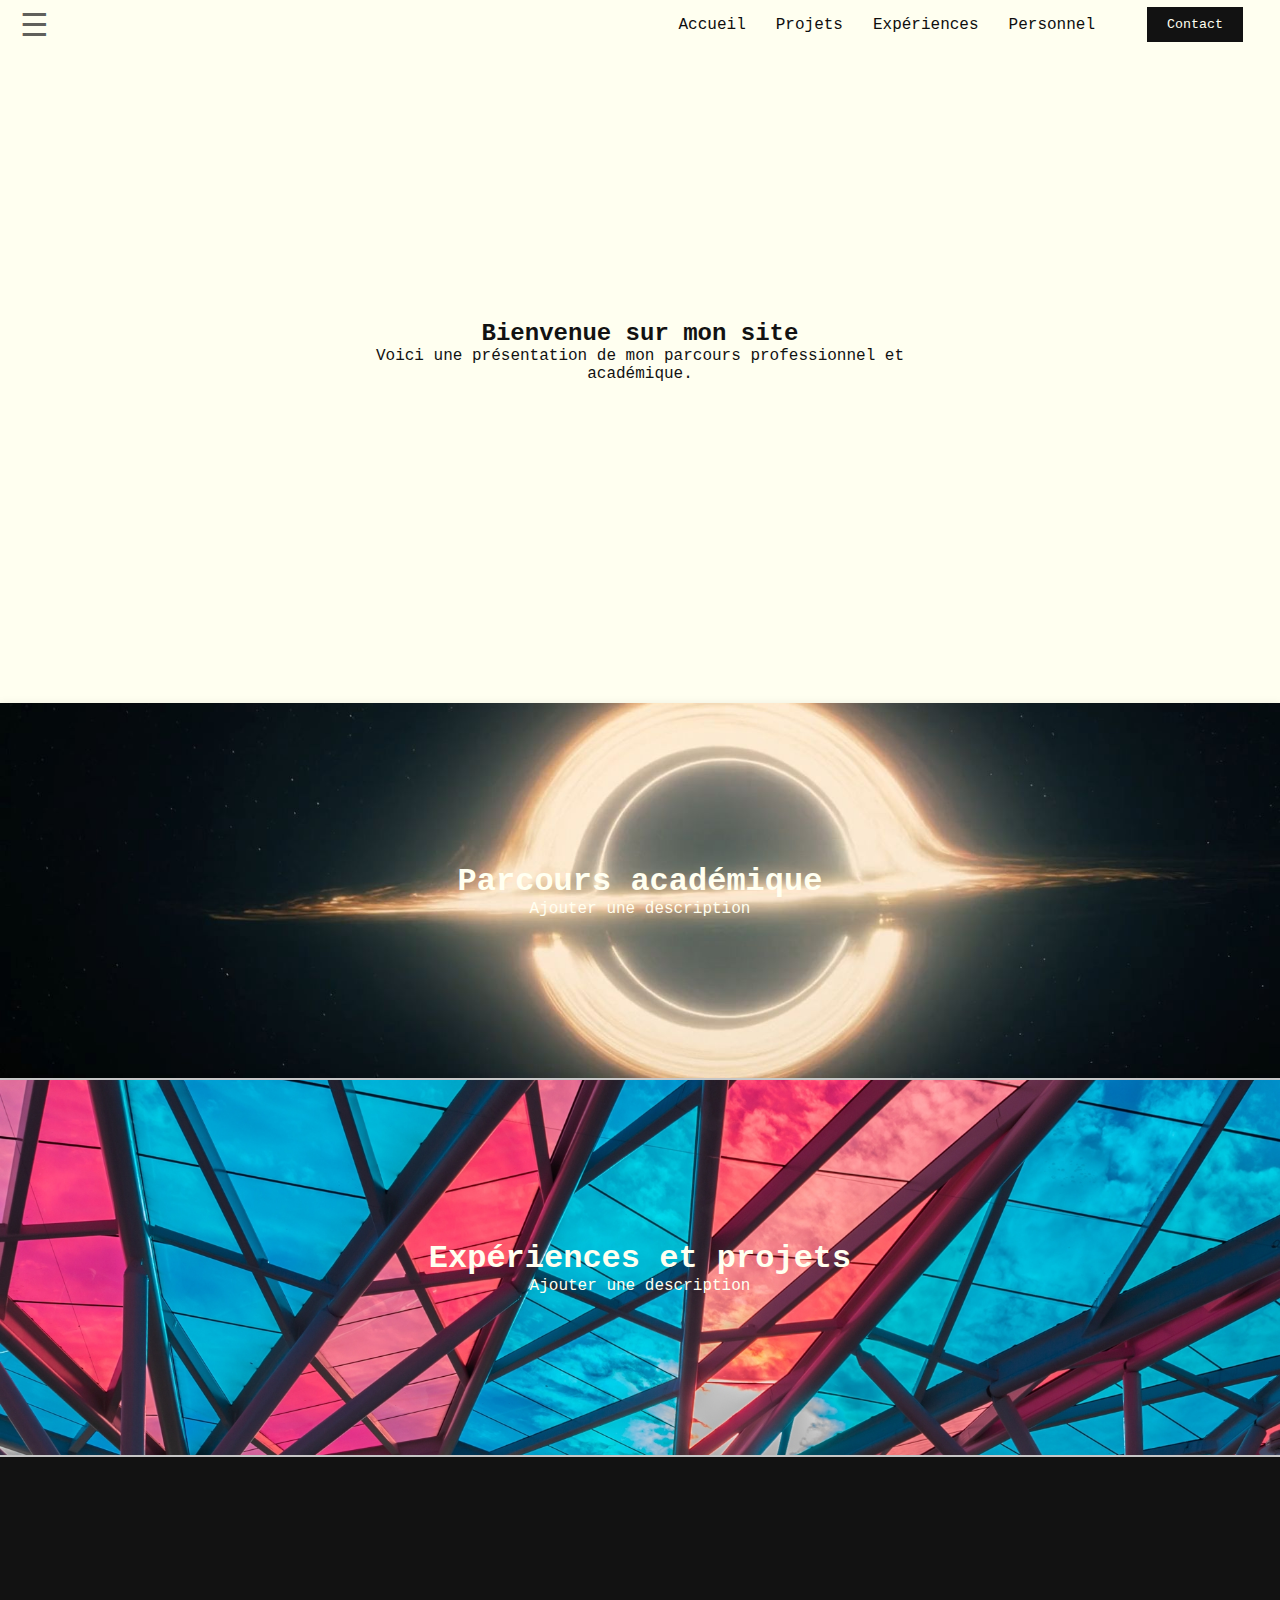
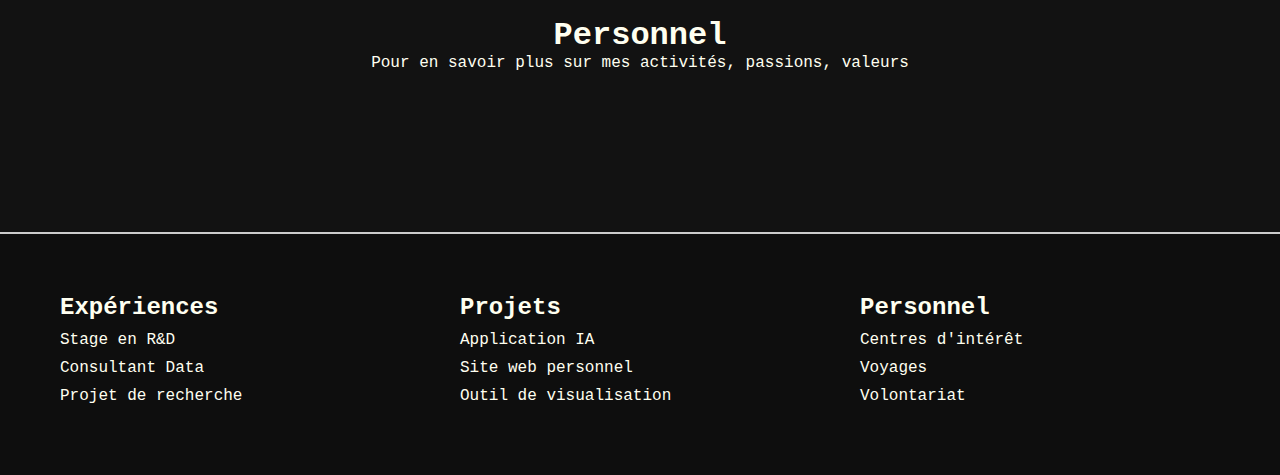
==== index.html @ 8181ef29 "Added multiple carrousel independants" ====
<!DOCTYPE html>
<html lang="fr">
<head>
    <meta charset="UTF-8">
    <meta name="viewport" content="width=device-width, initial-scale=1.0">
    <title>Mon Site Personnel</title>
    <link rel="stylesheet" href="style.css">
</head>
<body>

    <!-- Barre du haut -->
    <div class="top-bar">
        <button class="toggle-sidebar" id="toggleSidebar">
            &#9776; <!-- Icône hamburger -->
        </button>
        <nav class="top-nav">
            <ul>
                <li><a href="index.html">Accueil</a></li>
                <li><a href="#projects">Projets</a></li>
                <li><a href="experiences.html">Expériences</a></li>
                <li><a href="#personal">Personnel</a></li>
            </ul>
        </nav>
        <button class="contact-button">Contact</button>
    </div>

    <!-- Sidebar -->
    <div class="sidebar" id="sidebar">
        <img src="images/profile.jpg" alt="Profile Picture" class="profile-picture">
        <div class="sidebar-nav">
            <ul>
                <li><a href="index.html">Accueil</a></li>
                <li><a href="#projects">Projets</a></li>
                <li><a href="experiences.html">Expériences</a></li>
                <li><a href="#personal">Personnel</a></li>
            </ul>
        </div>
    </div>

    <div class="main-content">
        <section class="home">
            <h2>Bienvenue sur mon site</h2>
            <p>Voici une présentation de mon parcours professionnel et académique.</p>
        </section>
        <!-- Section 1 -->
        <div class="section" id="projects">
            <h1>Parcours académique</h1>
            <p>Ajouter une description</p>
        </div>

        <div class="section-content" id="projects-content">
            <div class="carousel left">
                <div class="carousel-images">
                    <img src="images/experiences/experiences_diffusion.png" alt="Image 1">
                    <img src="images/experiences/experiences_goggo.jpeg" alt="Image 2">
                    <img src="images/experiences/experiences_mentech.png" alt="Image 3">
                </div>
                <button class="carousel-arrow left">&#10094;</button>
                <button class="carousel-arrow right">&#10095;</button>
                <div class="carousel-indicators">
                    <span class="dot active"></span>
                    <span class="dot"></span>
                    <span class="dot"></span>
                </div>
            </div>
            <div class="section-text">
                <p>BBBBBBBBBBBBB</p>
            </div>
        </div>
        <div class="section" id="experiences">
            <h1>Expériences et projets</h1>
            <p>Ajouter une description</p>
        </div>
        <div class="section-content" id="experiences-content">
            <div class="carousel right">
                <div class="carousel-images">
                    <img src="images/experiences/experiences_diffusion.png" alt="Image 1">
                    <img src="images/experiences/experiences_goggo.jpeg" alt="Image 2">
                    <img src="images/experiences/experiences_mentech.png" alt="Image 3">
                </div>
                <button class="carousel-arrow left">&#10094;</button>
                <button class="carousel-arrow right">&#10095;</button>
                <div class="carousel-indicators">
                    <span class="dot active"></span>
                    <span class="dot"></span>
                    <span class="dot"></span>
                </div>
            </div>
            <div class="section-text">
                <h2>J'ai eu des expériences multiples notamment:</h2>
                <p>BBBBBBBBBBBBB</p>
                <p>BBBBBBBBBBBBB</p>
                <p>BBBBBBBBBBBBB</p>
                <p>BBBBBBBBBBBBB</p>
                <p>BBBBBBBBBBBBB</p>
            </div>
        </div>
        <div class="section" id="personal">
            <h1>Personnel</h1>
            <p>Pour en savoir plus sur mes activités, passions, valeurs</p>
        </div>
        <div class="section-content" id="personal-content">
            <img src="images/no_image.jpg" alt="Image pour la section 1" class="section-image left">
            <div class="section-text">
                <p>BBBBBBBBBBBBB</p>
            </div>
        </div>
    
        <!-- Ajoute d'autres sections ici -->
    </div>

    <script src="script.js"></script>

</body>

<!-- Footer -->
<footer class="site-footer">
    <div class="footer-container">
        <div class="footer-column">
            <h3>Expériences</h3>
            <ul>
                <li><a href="experiences.html#exp1-block">Stage en R&D</a></li>
                <li><a href="experiences.html#exp2-block">Consultant Data</a></li>
                <li><a href="experiences.html#exp3-block">Projet de recherche</a></li>
            </ul>
        </div>
        <div class="footer-column">
            <h3>Projets</h3>
            <ul>
                <li><a href="#project1">Application IA</a></li>
                <li><a href="#project2">Site web personnel</a></li>
                <li><a href="#project3">Outil de visualisation</a></li>
            </ul>
        </div>
        <div class="footer-column">
            <h3>Personnel</h3>
            <ul>
                <li><a href="#personal1">Centres d'intérêt</a></li>
                <li><a href="#personal2">Voyages</a></li>
                <li><a href="#personal3">Volontariat</a></li>
            </ul>
        </div>
    </div>
</footer>

</html>
---- style.css ----
/* Reset CSS */
* {
    margin: 0;
    padding: 0;
    box-sizing: border-box;
}

/* Body Style */
body {
    font-family: 'Courier New', Courier, monospace;
    background-color: #121212;
    color: #FFFFF0;
    display: flex;
    height: 100vh;
    flex-direction: column;
}

/* Barre du haut */
.top-bar {
    background-color: #FFFFF0;
    color: #0e0e0e;
    padding: 5px 20px;
    display: flex;
    justify-content: space-between;
    align-items: center;
    position: fixed;
    top: 0;
    left: 0;
    right: 0;
    z-index: 10;
}

/* Menu button */
.menu-button {
    font-size: 1.5rem;
    color: #FFFFF0;
    background: none;
    border: none;
    cursor: pointer;
}

/* Logo */
.logo {
    font-size: 1.5rem;
    font-weight: bold;
    margin-right: auto;
}

/* Navigation */
.top-nav {
    margin-right: 50px;
    margin-left: auto;
}

.top-nav ul {
    list-style: none;
    display: flex;
    gap: 30px;
}

.top-nav a {
    color: #0e0e0e;
    text-decoration: none;
    font-size: 1rem;
    transition: color 0.3s;
}

.top-nav.scrolled a{
    color: #FFFFF0;
}

.top-nav a:hover {
    color: #c0c0c0;
}

/* Contact button */
.contact-button {
    background-color: #121212;
    color: #FFFFF0;
    margin-right: 15px;
    font-family: 'Courier New', Courier, monospace;
    border: 2px solid #FFFFF0;
    border-radius: 1px;
    padding: 10px 20px;
    cursor: pointer;
    transition: background-color 0.3s, color 0.3s;
}

.contact-button:hover {
    background-color: #FFFFF0;
    color: #121212;
}

/* Bouton de toggle de la sidebar */
.toggle-sidebar {
    background: none;
    border: none;
    color: #0e0e0ead;
    font-size: 2rem;
    cursor: pointer;
}

/* Sidebar */
.sidebar {
    width: 250px;
    background-color: rgba(14, 14, 14, 0.8);
    color: #FFFFF0;
    padding: 40px 20px; /* Augmente le padding pour décaler les éléments */
    text-align: center;
    height: 100vh;
    position: fixed;
    left: -250px;
    top: 52px;
    z-index: 10;
    display: flex;
    flex-direction: column;
    align-items: center;
    transition: transform 0.3s ease-in-out;
}

/* Masquer la sidebar */
.sidebar-hidden {
    transform: translateX(250px); /* Décale la sidebar à gauche */
}

/* Main Content */
.main-content {
    padding: 0px;
    flex: 1;
}

.main-content-hidden {
    transform: translateX(250px); /* Décale la sidebar à gauche */
}   

/* Sections */
section {
    padding: 20rem;
    text-align: center;
}

/* Responsive Design */
@media (max-width: 768px) {
    .sidebar {
        width: 200px;
    }

    .main-content {
        margin-left: 200px;
    }
}

/* Logo et texte dans la barre du haut */
.top-bar .logo {
    font-size: 1.5rem;
    font-weight: bold;
}

.top-bar .header-text {
    font-size: 1rem;
}

/* Transparence lorsque scroll */
.top-bar.scrolled {
    background-color: rgba(14, 14, 14, 0.8); /* Transparence de 20% */
    color: #FFFFF0;
}

.top-nav.scrolled {
    color: #FFFFF0;
}

/* Bouton de toggle de la sidebar */
.toggle-sidebar.scrolled {
    color: #FFFFF0;
}

/* Profile Picture */
.profile-picture {
    width: 180px;
    height: 180px;
    border-radius: 50%;
    object-fit: cover;
    object-position: center bottom;
    border: 3px solid #FFFFF0;
    margin-bottom: 20px;
    overflow: hidden;
}

/* Sidebar Navigation */
.sidebar-nav ul {
    list-style: none;
    padding: 0;
}

.sidebar-nav li {
    margin: 15px 0;
}

.sidebar-nav a {
    color: #FFFFF0;
    text-decoration: none;
    font-size: 1.2rem;
    transition: color 0.3s;
}

.sidebar-nav a:hover {
    color: #c0c0c0;
}

/* Taille et animation des blocs */
.block {
    background-color: #FFFFF0;
    color: #121212;
    border-radius: 0px;
    box-shadow: 0 2px 10px rgba(0, 0, 0, 0.1);
}

.block:hover {
    transform: scale(1.1);
}

.home {
    background-color: #FFFFF0;
    color: #121212;
}

/* Sections alternées avec couleurs de fond */
#projects {
    background-color: #121212;
    color: #FFFFF0;
}

#experiences {
    color: #FFFFF0;
    background-color: #121212;
}

#personal {
    background-color: #121212;
    color: #FFFFF0;
}

/* Exemple d'image de fond */
#projects {
    background-image: url('images/background_projects.jpeg');
    background-size: cover;
    background-position: center;
}

/* Exemple d'image de fond */
#experiences {
    background-image: url('images/background_exp.jpg');
    background-size: cover;
    background-position: center;
}

/* Exemple d'image de fond */
#personal {
    background-image: url('images/background_perso.png');
    background-size: cover;
    background-position: center;
}

/* Responsive Design */
@media (max-width: 768px) {
    .sidebar {
        width: 200px;
    }

    .profile-picture {
        width: 100px;
        height: 100px;
    }

    .main-content {
        margin-left: 200px;
    }
}

/* Footer Style */
.site-footer {
    background-color: #0e0e0e;
    color: #FFFFF0;
    padding: 40px 20px;
    text-align: left;
}

.footer-container {
    display: flex;
    justify-content: space-around;
    flex-wrap: wrap;
    max-width: 1200px;
    margin: 0 auto;
}

.footer-column {
    flex: 1;
    min-width: 200px;
    padding: 20px;
}

.footer-column h3 {
    font-size: 1.5rem;
    margin-bottom: 10px;
}

.footer-column ul {
    list-style: none;
    padding: 0;
}

.footer-column li {
    margin-bottom: 10px;
}

.footer-column a {
    color: #FFFFF0;
    text-decoration: none;
    transition: color 0.3s;
}

.footer-column a:hover {
    color: #c0c0c0;
}

/* En-tête de la page */
.page-header {
    position: relative;
    text-align: center;
}

.header-image {
    width: 100%;
    /*height: 300px;*/
    object-fit: cover;
}

.page-title {
    position: absolute;
    top: 50%;
    left: 50%;
    transform: translate(-50%, -50%);
    color: #FFFFF0;
    font-size: 2.5rem;
}

/* Description Block */
.description-block {
    padding: 2rem;
    background-color: #FFFFF0;
    color: #121212;
    text-align: center;
}

.image-banner {
    display: flex;
    justify-content: center;
    gap: 10px;
    margin-top: 20px;
}

/* Styles de base pour les images du bandeau */
.banner-image {
    position: relative;
    width: 100%;
    max-width: 300px; /* Ajuste la taille si nécessaire */
    border-radius: 5px;
    overflow: hidden; /* Assure que l'overlay reste dans les limites de l'image */
    transition: transform 0.3s ease-in-out;
}

.banner-image img {
    width: 100%;
    height: 100%;
    object-fit: cover;
    display: block;
    transition: transform 0.3s ease;
}

/* Effet zoom sur survol */
.banner-image:hover img {
    transform: scale(1.05); /* Zoom léger */
}

/* Overlay sur survol */
.banner-image::before {
    content: '';
    position: absolute;
    top: 0;
    left: 0;
    width: 100%;
    height: 100%;
    background-color: rgba(0, 0, 0, 0.6); /* Couleur de l'overlay */
    opacity: 0;
    transition: opacity 0.3s ease-in-out;
    z-index: 1;
}

/* Titre sur l'overlay */
.banner-image:hover::before {
    opacity: 1;
}

.banner-image::after {
    content: attr(data-title); /* Affiche le titre depuis un attribut data-title */
    position: absolute;
    top: 50%;
    left: 50%;
    transform: translate(-50%, -50%);
    color: white;
    font-size: 1.2rem;
    text-align: center;
    opacity: 0;
    z-index: 2;
    transition: opacity 0.3s ease-in-out;
}

.banner-image:hover::after {
    opacity: 1;
}


/* Experience Blocks */
.experience-block {
    display: flex;
    align-items: center;
    padding: 2rem;
    margin: 2rem 0;
}

/* Bloc impair : fond ivoire */
.experience-block:nth-child(even) {
    background-color: #FFFFF0; /* Couleur ivoire */
    color: #121212; /* Texte noir */
}

/* Bloc pair : fond noir */
.experience-block:nth-child(odd) {
    background-color: #121212; /* Couleur noir profond */
    color: #FFFFF0; /* Texte ivoire */
}

.exp-image {
    width: 400px;
    height: 400px;
    object-fit: cover;
    border-radius: 10px;
}

.left {
    margin-right: 20px;
}

.right {
    margin-left: 20px;
    order: 2;
}

.exp-text {
    flex: 1;
}

/* Animation Scroll */
html {
    scroll-behavior: smooth;
}

/* Bandeau d'en-tête pleine largeur */
.full-width-banner {
    width: 100%;
    height: 400px; /* Ajuste la hauteur selon tes préférences */
    background-image: url('images/background_exp.jpg');
    background-size: cover;
    background-position: center;
    position: relative;
}

/* Overlay et titre dans le bandeau */
.banner-overlay {
    position: absolute;
    top: 0;
    left: 0;
    width: 100%;
    height: 100%;
    display: flex;
    align-items: center;
    justify-content: center;
    background-color: rgba(0, 0, 0, 0.5); /* Ombre pour améliorer la lisibilité */
}

.page-title {
    color: #FFFFF0;
    font-size: 2.5rem;
    font-weight: bold;
    text-align: center;
}

/* Contenu masqué par défaut */
.section-content {
    max-height: 0; /* Initialement masqué */
    overflow: hidden; /* Empêche le contenu de dépasser */
    padding: 0; /* Supprime le padding quand masqué */
    color: #0e0e0e;
    background-color: #FFFFF0;
    border: 1px solid #ccc;
    transition: max-height 0.4s ease, padding 0.4s ease, margin 0.4s ease;
    display: flex;
    justify-content: center; /* Centre horizontalement le contenu */
    align-items: center; /* Centre verticalement le contenu */
    gap: 40px; /* Espacement entre l'image et le texte */
}

/* Contenu visible */
.section-content.active {
    max-height: 500px; /* Une hauteur suffisamment grande pour contenir le contenu */
    padding: 20px; /* Réactive le padding */
}

/* Image */
.section-image {
    width: 400px;
    height: 400px;
    object-fit: cover;
    border-radius: 10px;
    flex-shrink: 0; /* Empêche l'image de se redimensionner */
}

/* Gestion des marges pour alternance */
.left {
    margin-right: 40px;
}

.right {
    margin-left: 40px;
    order: 2;
}

/* Texte */
.section-text {
    display: flex;
    flex-direction: column;
    justify-content: center; /* Centre verticalement le texte */
    text-align: justify;
    font-size: 1rem;
    line-height: 1.5;
}

/* Style des sections */
.section {
    cursor: pointer;
    padding: 10rem;
    background-color: #FFFFF0;
    color: #121212;
    text-align: center;
    box-shadow: 0 2px 10px rgba(0, 0, 0, 0.1);
    transition: transform 0.3s ease-in-out;
}

/* Animation au survol */
.section:hover {
    transform: scale(1.05);
}

/* Style du résumé */
.summary {
    padding: 10rem;
    color: #121212;
    background-color: #FFFFF0;
    box-shadow: 0 2px 10px rgba(0, 0, 0, 0.1);
    transition: max-height 0.3s ease-in-out;
}

/* Caché par défaut */
.summary.hidden {
    display: none;
}

/* Style du carrousel */
.carousel {
    position: relative;
    width: 300px;
    height: 300px; /* Même hauteur que l'image */
    overflow: hidden;
    object-fit: cover;
    border-radius: 10px;
    flex-shrink: 0; /* Empêche l'image de se redimensionner */
}

.carousel-images {
    display: flex;
    width: 100%; /* Utilise la même taille que l'image */
    height: 100%; /* Même hauteur que l'image */
    transition: transform 0.5s ease-in-out;
    margin-right: 20px;
}

.carousel-images img {
    width: 100%;            /* La largeur prend 100% de l'espace du carrousel */
    height: 100%;
    flex-shrink: 0;
    border-radius: 10px;
    object-fit: cover;
}

/* Flèches de navigation */
.carousel-arrow {
    position: absolute;
    top: 50%;
    width: 30px;
    height: 30px;
    background-color: rgba(0, 0, 0, 0.5);
    color: #FFFFF0;
    border: none;
    border-radius: 50%;
    display: flex;
    align-items: center;
    justify-content: center;
    cursor: pointer;
    transform: translateY(-50%);
}

.carousel-arrow.left {
    left: 10px;
}

.carousel-arrow.right {
    right: 10px;
}

/* Indicateurs */
.carousel-indicators {
    position: absolute;
    bottom: 10px;
    left: 50%;
    transform: translateX(-50%);
    display: flex;
    gap: 5px;
}

.carousel-indicators .dot {
    width: 10px;
    height: 10px;
    background-color: #FFFFF0;
    border-radius: 50%;
    cursor: pointer;
    opacity: 0.5;
}

.carousel-indicators .dot.active {
    opacity: 1;
}
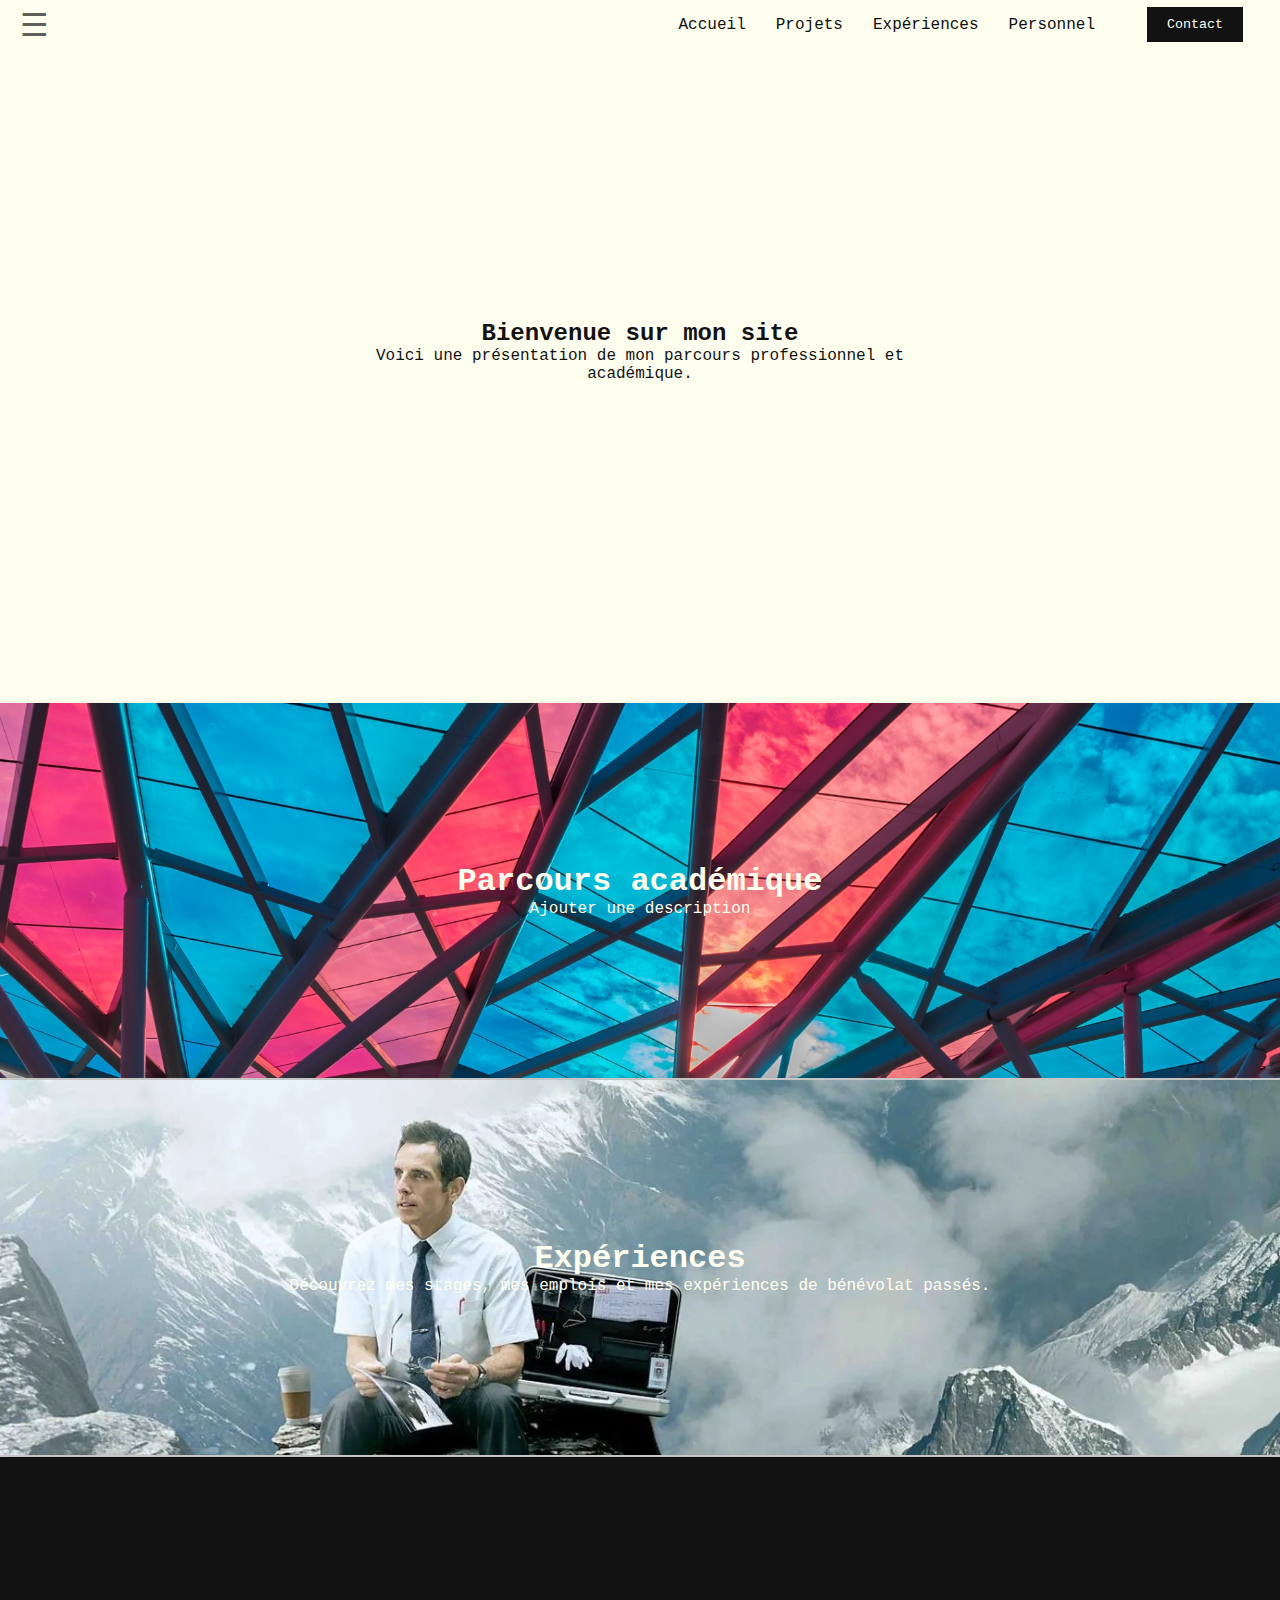
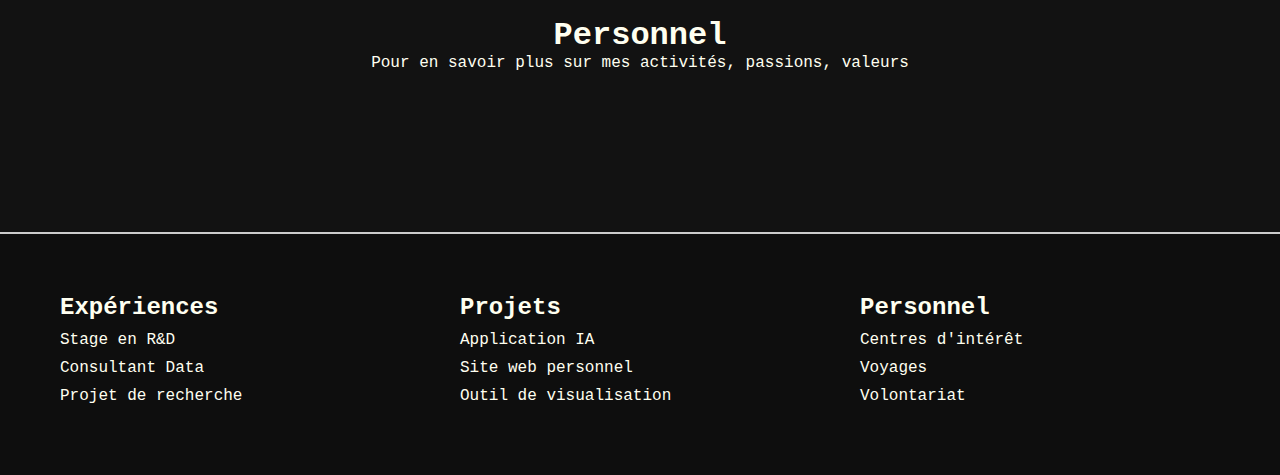
==== commit 88ff0177: "Fixed experiences page and section formatting, added content in French" ====
--- a/index.html
+++ b/index.html
@@ -68,15 +68,15 @@
             </div>
         </div>
         <div class="section" id="experiences">
-            <h1>Expériences et projets</h1>
-            <p>Ajouter une description</p>
+            <h1>Expériences</h1>
+            <p>Découvrez mes stages, mes emplois et mes expériences de bénévolat passés.</p>
         </div>
         <div class="section-content" id="experiences-content">
             <div class="carousel right">
                 <div class="carousel-images">
-                    <img src="images/experiences/experiences_diffusion.png" alt="Image 1">
-                    <img src="images/experiences/experiences_goggo.jpeg" alt="Image 2">
-                    <img src="images/experiences/experiences_mentech.png" alt="Image 3">
+                    <img src="images/experiences/experiences_mentech.png" alt="Image 1">
+                    <img src="images/experiences/experiences_goggo.jpg" alt="Image 2">
+                    <img src="images/experiences/experiences_suede.jpg" alt="Image 3">
                 </div>
                 <button class="carousel-arrow left">&#10094;</button>
                 <button class="carousel-arrow right">&#10095;</button>
@@ -88,11 +88,14 @@
             </div>
             <div class="section-text">
                 <h2>J'ai eu des expériences multiples notamment:</h2>
-                <p>BBBBBBBBBBBBB</p>
-                <p>BBBBBBBBBBBBB</p>
-                <p>BBBBBBBBBBBBB</p>
-                <p>BBBBBBBBBBBBB</p>
-                <p>BBBBBBBBBBBBB</p>
+                <br>
+                <ul class="indented-list home-list">
+                    <li><b>[Stage] R&D Data Scientist à Mentech Innovation</b></li>
+                    <li><b>[Stage + CDD] Management de projet dans la logistique avec des véhicules autonomes à Goggo Network</b></li>
+                    <li><b>[Bénévolat] WWOOFing dans un ranch en Suède</b></li>
+                </ul>
+                <br>
+                <a href="experiences.html">En savoir plus</a>
             </div>
         </div>
         <div class="section" id="personal">
--- a/style.css
+++ b/style.css
@@ -243,14 +243,14 @@
 
 /* Exemple d'image de fond */
 #projects {
-    background-image: url('images/background_projects.jpeg');
+    background-image: url('images/background_education.jpg');
     background-size: cover;
     background-position: center;
 }
 
 /* Exemple d'image de fond */
 #experiences {
-    background-image: url('images/background_exp.jpg');
+    background-image: url('images/background_experiences_1.jpg');
     background-size: cover;
     background-position: center;
 }
@@ -332,7 +332,7 @@
 
 .header-image {
     width: 100%;
-    /*height: 300px;*/
+    /*height: 200px;*/
     object-fit: cover;
 }
 
@@ -364,6 +364,7 @@
 .banner-image {
     position: relative;
     width: 100%;
+    max-height: 300px;
     max-width: 300px; /* Ajuste la taille si nécessaire */
     border-radius: 5px;
     overflow: hidden; /* Assure que l'overlay reste dans les limites de l'image */
@@ -458,7 +459,18 @@
 }
 
 .exp-text {
-    flex: 1;
+    display: flex;
+    flex-direction: column;
+    justify-content: center; /* Centre verticalement le texte */
+    text-align: justify;
+    font-size: 1rem;
+    line-height: 1.5;
+}
+
+.exp-text p {
+    font-family: "Arial", sans-serif; /* Remplace par la police souhaitée */
+    font-size: 14px; /* Ajuste la taille du texte */
+    line-height: 1.6; /* Ajoute un espacement pour améliorer la lisibilité */
 }
 
 /* Animation Scroll */
@@ -469,8 +481,8 @@
 /* Bandeau d'en-tête pleine largeur */
 .full-width-banner {
     width: 100%;
-    height: 400px; /* Ajuste la hauteur selon tes préférences */
-    background-image: url('images/background_exp.jpg');
+    height: 100px; /* Ajuste la hauteur selon tes préférences */
+    background-image: url('images/background_experiences.jpg');
     background-size: cover;
     background-position: center;
     position: relative;
@@ -544,6 +556,8 @@
     text-align: justify;
     font-size: 1rem;
     line-height: 1.5;
+    margin: 40px;
+    width: 50%;
 }
 
 /* Style des sections */
@@ -584,7 +598,13 @@
     overflow: hidden;
     object-fit: cover;
     border-radius: 10px;
+    margin: 40px;
     flex-shrink: 0; /* Empêche l'image de se redimensionner */
+}
+
+.exp{
+    width: 500px;
+    height: 500px;
 }
 
 .carousel-images {
@@ -649,4 +669,23 @@
 
 .carousel-indicators .dot.active {
     opacity: 1;
-}+}
+
+.indented-list {
+    margin-left: 20px; /* Ajuste l'indentation */
+    padding-left: 0; /* Supprime le padding par défaut si nécessaire */
+    list-style-position: inside; /* Facultatif : positionne les puces à l'intérieur */
+    font-family: "Arial", sans-serif; /* Remplace par la police souhaitée */
+    font-size: 14px; /* Ajuste la taille du texte */
+    line-height: 1.6; /* Ajoute un espacement pour améliorer la lisibilité */
+
+}
+
+.indented-list li {
+    text-indent: 10px; /* Indentation supplémentaire pour chaque ligne de texte */
+}
+
+.home-list{
+    font-family: 'Courier New', Courier, monospace;
+    font-size: 16px;
+}
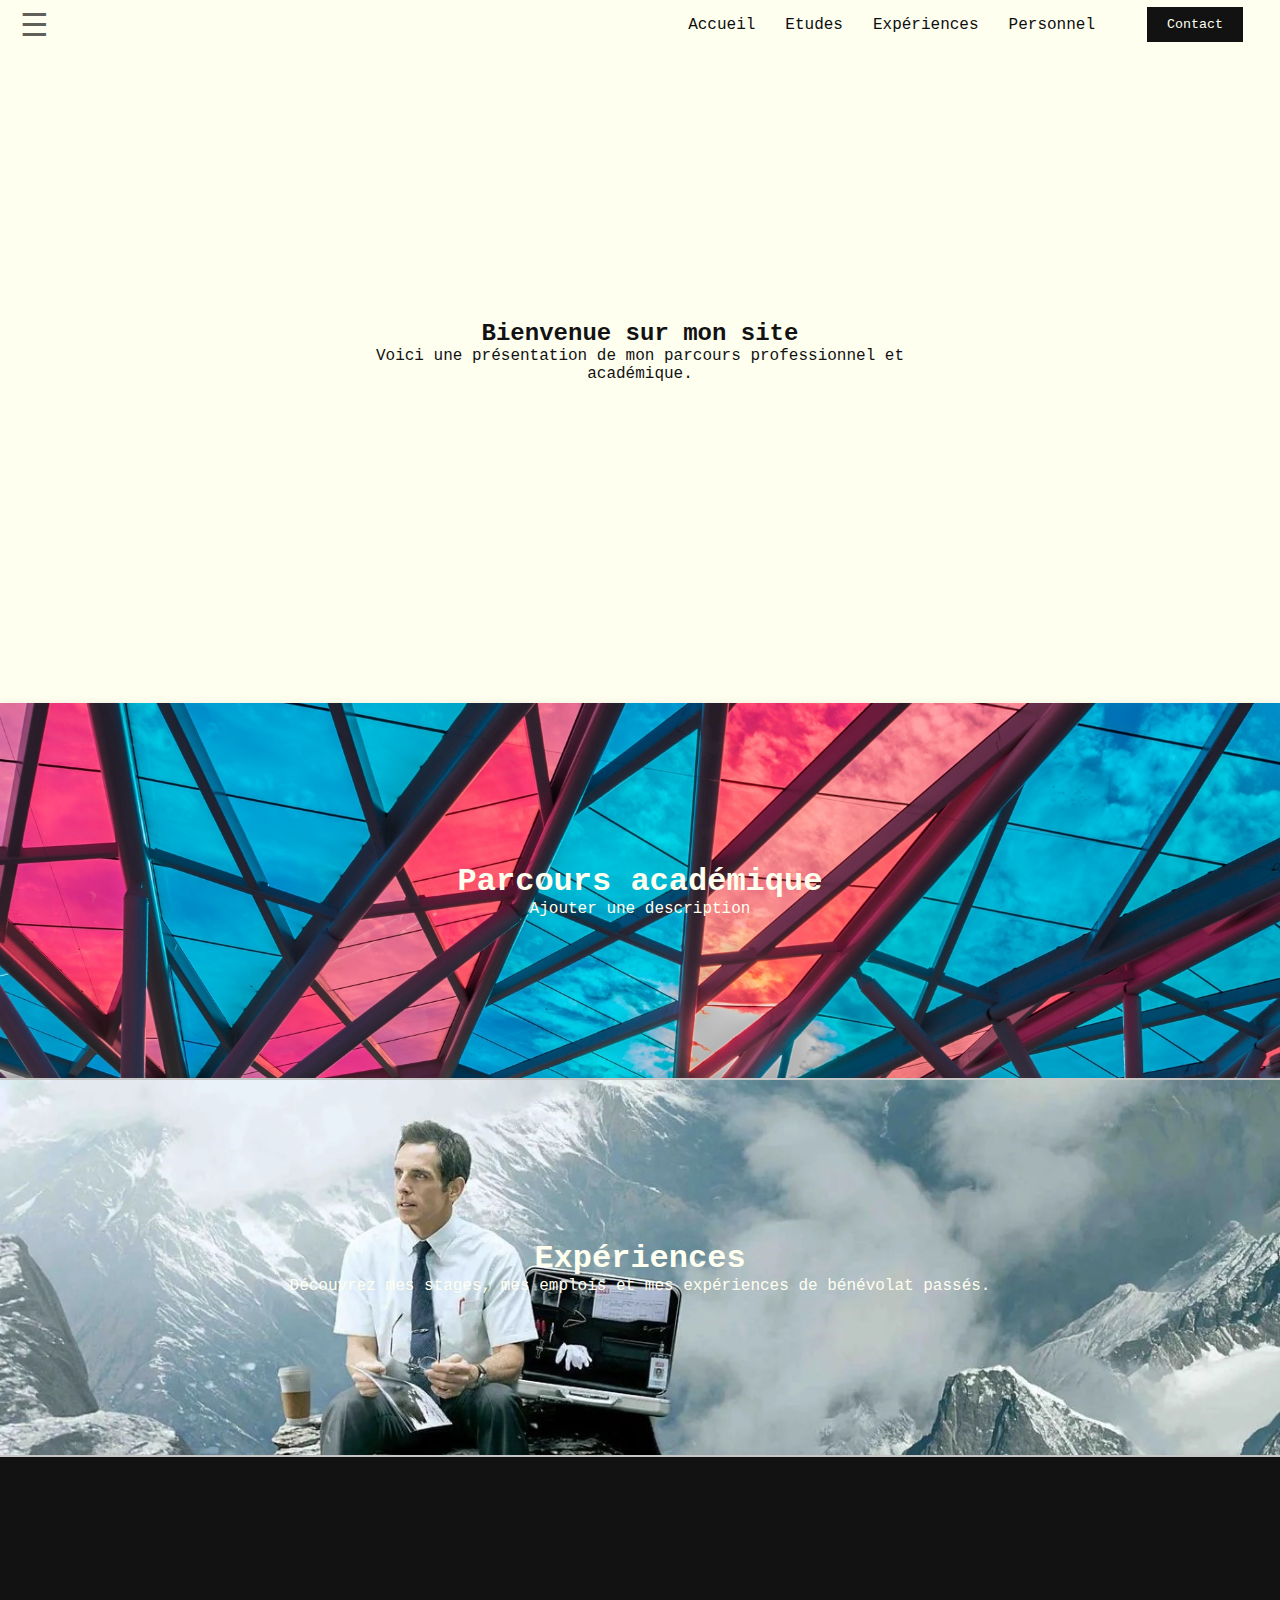
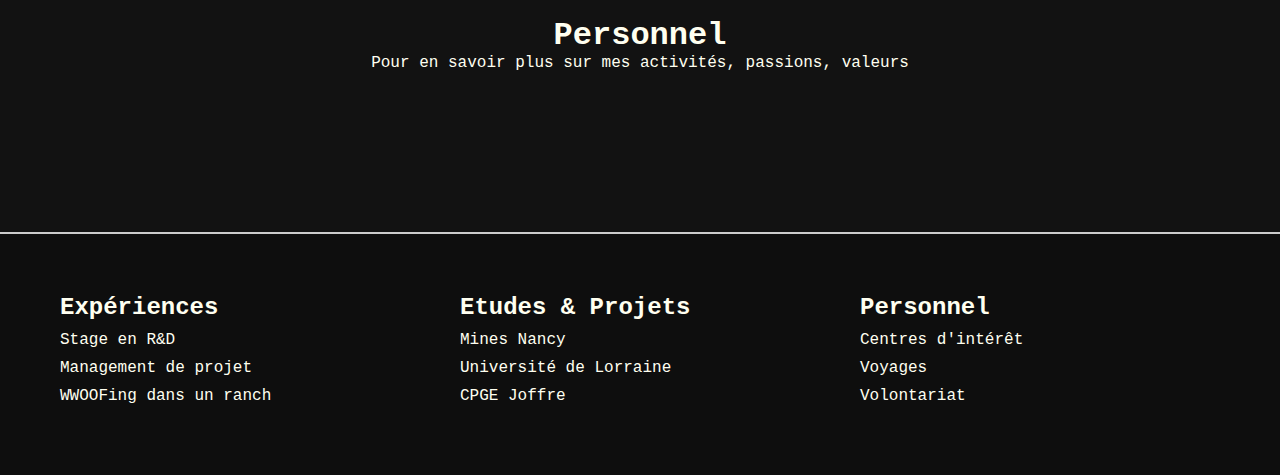
==== commit 765f015a: "Added content education page" ====
--- a/index.html
+++ b/index.html
@@ -16,7 +16,7 @@
         <nav class="top-nav">
             <ul>
                 <li><a href="index.html">Accueil</a></li>
-                <li><a href="#projects">Projets</a></li>
+                <li><a href="projects.html">Etudes</a></li>
                 <li><a href="experiences.html">Expériences</a></li>
                 <li><a href="#personal">Personnel</a></li>
             </ul>
@@ -30,7 +30,7 @@
         <div class="sidebar-nav">
             <ul>
                 <li><a href="index.html">Accueil</a></li>
-                <li><a href="#projects">Projets</a></li>
+                <li><a href="projects.html">Projets</a></li>
                 <li><a href="experiences.html">Expériences</a></li>
                 <li><a href="#personal">Personnel</a></li>
             </ul>
@@ -123,16 +123,16 @@
             <h3>Expériences</h3>
             <ul>
                 <li><a href="experiences.html#exp1-block">Stage en R&D</a></li>
-                <li><a href="experiences.html#exp2-block">Consultant Data</a></li>
-                <li><a href="experiences.html#exp3-block">Projet de recherche</a></li>
+                <li><a href="experiences.html#exp2-block">Management de projet</a></li>
+                <li><a href="experiences.html#exp3-block">WWOOFing dans un ranch</a></li>
             </ul>
         </div>
         <div class="footer-column">
-            <h3>Projets</h3>
+            <h3>Etudes & Projets</h3>
             <ul>
-                <li><a href="#project1">Application IA</a></li>
-                <li><a href="#project2">Site web personnel</a></li>
-                <li><a href="#project3">Outil de visualisation</a></li>
+                <li><a href="projects.html#proj1-block">Mines Nancy</a></li>
+                <li><a href="projects.html#proj2-block">Université de Lorraine</a></li>
+                <li><a href="projects.html#proj3-block">CPGE Joffre</a></li>
             </ul>
         </div>
         <div class="footer-column">
--- a/style.css
+++ b/style.css
@@ -187,6 +187,12 @@
     overflow: hidden;
 }
 
+.main-profile{
+    width: 300px;
+    height: 300px;
+    object-position: center top;
+}
+
 /* Sidebar Navigation */
 .sidebar-nav ul {
     list-style: none;
@@ -364,7 +370,7 @@
 .banner-image {
     position: relative;
     width: 100%;
-    max-height: 300px;
+    height: 300px;
     max-width: 300px; /* Ajuste la taille si nécessaire */
     border-radius: 5px;
     overflow: hidden; /* Assure que l'overlay reste dans les limites de l'image */
@@ -482,10 +488,17 @@
 .full-width-banner {
     width: 100%;
     height: 100px; /* Ajuste la hauteur selon tes préférences */
-    background-image: url('images/background_experiences.jpg');
     background-size: cover;
     background-position: center;
     position: relative;
+}
+
+.banner-exp {
+    background-image: url('images/background_experiences.jpg');
+}
+
+.banner-proj {
+    background-image: url('images/background_education.jpg');
 }
 
 /* Overlay et titre dans le bandeau */
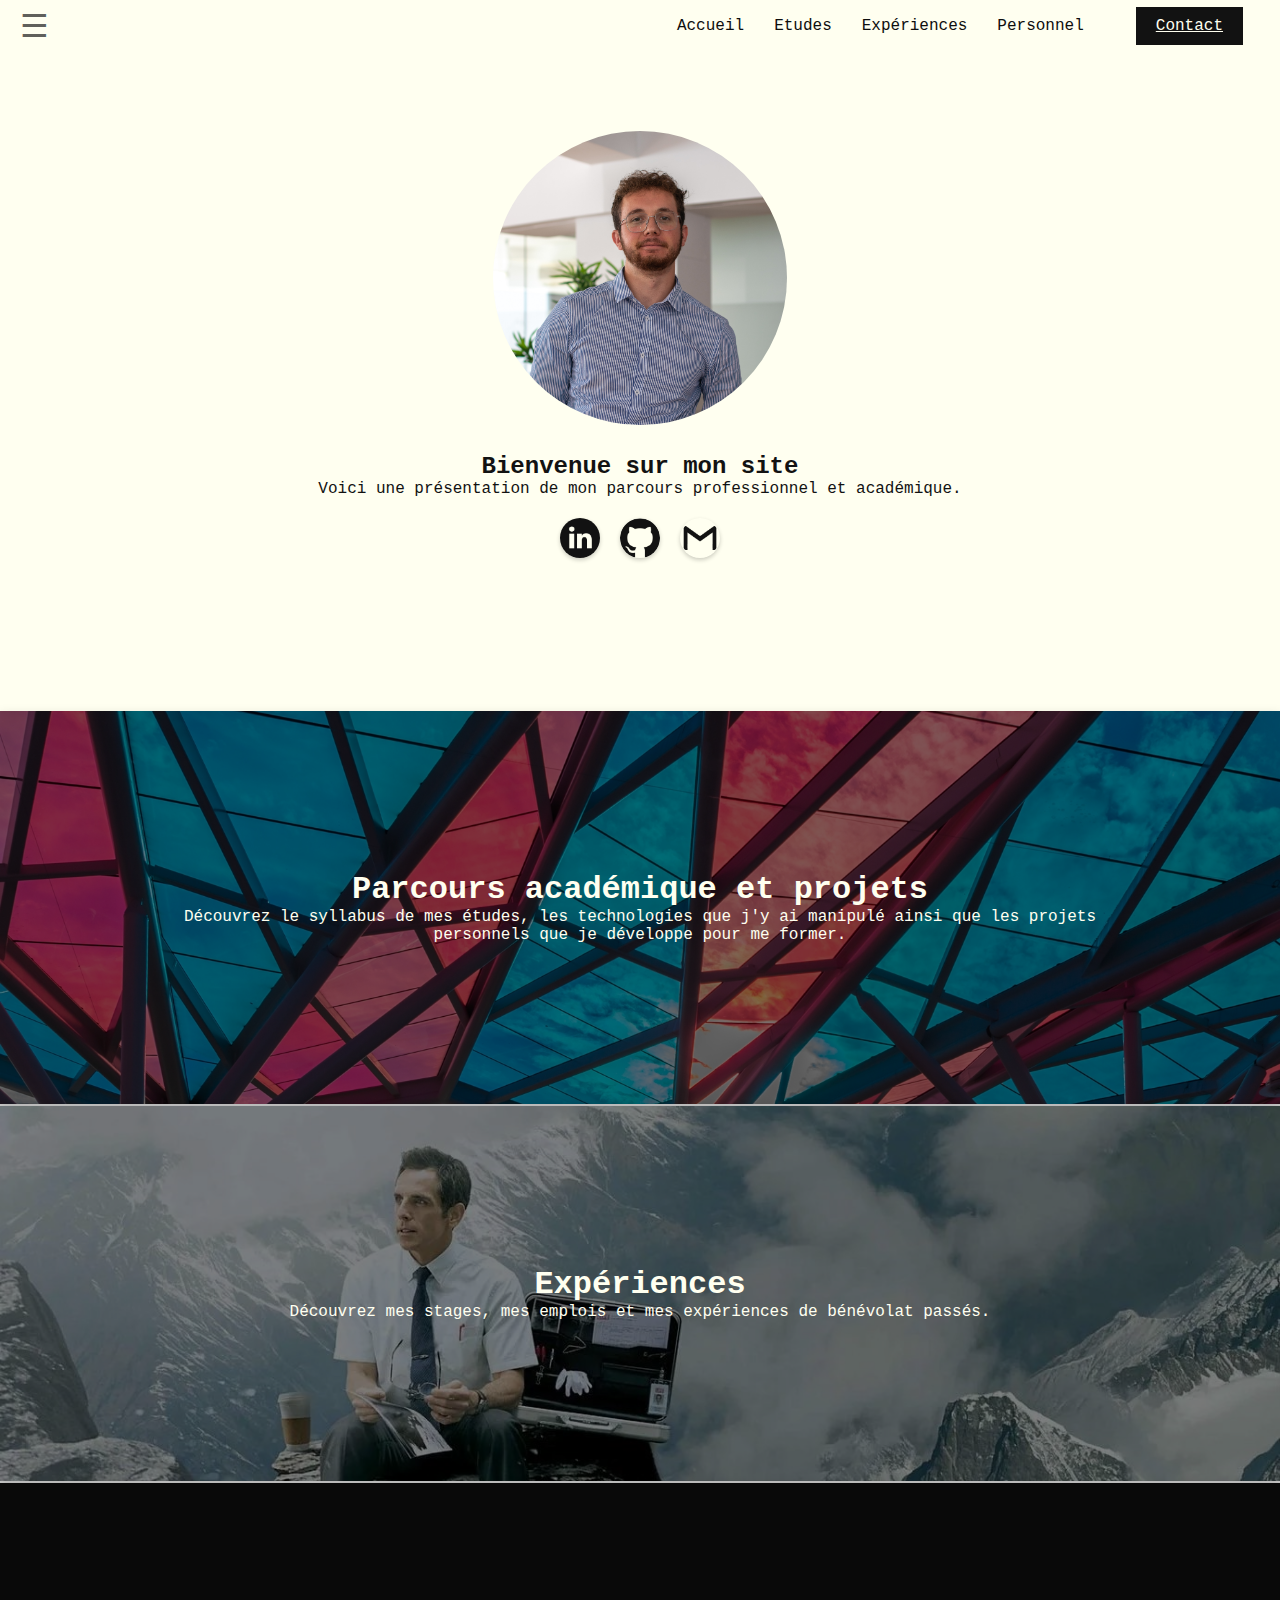
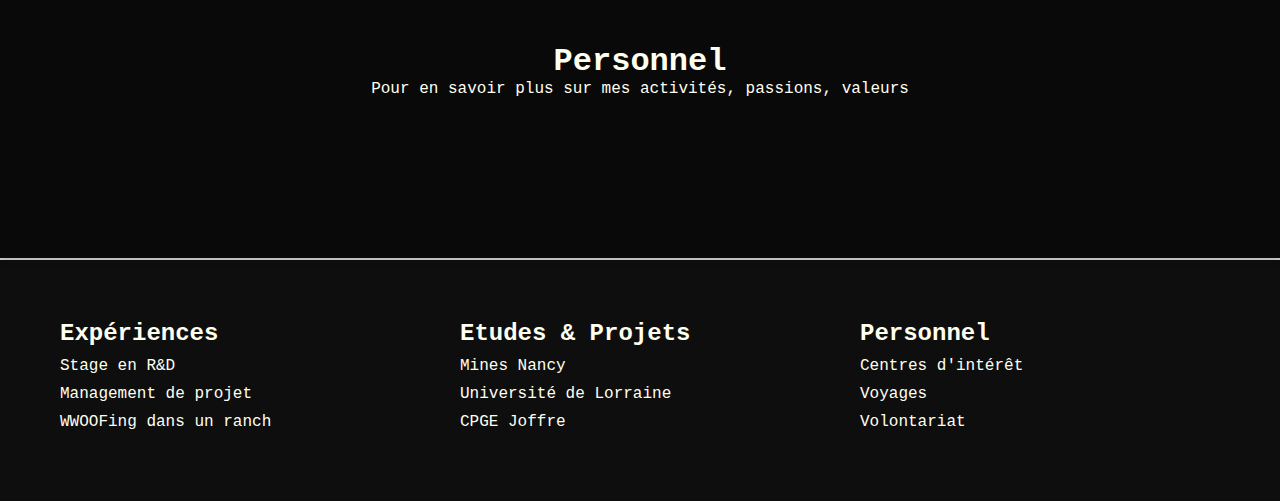
==== commit 15d6be2a: "Added contact links + all content projets/home/exp" ====
--- a/index.html
+++ b/index.html
@@ -3,7 +3,8 @@
 <head>
     <meta charset="UTF-8">
     <meta name="viewport" content="width=device-width, initial-scale=1.0">
-    <title>Mon Site Personnel</title>
+    <link rel="icon" href="images/profile.jpg">
+    <title>Accueil</title>
     <link rel="stylesheet" href="style.css">
 </head>
 <body>
@@ -21,7 +22,7 @@
                 <li><a href="#personal">Personnel</a></li>
             </ul>
         </nav>
-        <button class="contact-button">Contact</button>
+        <a href="mailto:julien.commes.pro@gmail.com" class="contact-button">Contact</a>
     </div>
 
     <!-- Sidebar -->
@@ -30,30 +31,57 @@
         <div class="sidebar-nav">
             <ul>
                 <li><a href="index.html">Accueil</a></li>
-                <li><a href="projects.html">Projets</a></li>
+                <li><a href="projects.html">Etudes</a></li>
                 <li><a href="experiences.html">Expériences</a></li>
                 <li><a href="#personal">Personnel</a></li>
             </ul>
+        </div>
+
+        <div class="social-links">
+            <a href="https://www.linkedin.com/in/julien-commes-a74b63210/" target="_blank" class="social-icon">
+                <img src="images/linkedin_ivory.png" alt="Linkedin">
+            </a>
+            <a href="https://github.com/Julien-Commes" target="_blank" class="social-icon">
+                <img src="images/github_ivory.png" alt="Github">
+            </a>
+            <a href="mailto:julien.commes.pro@gmail.com" target="_blank" class="social-icon">
+                <img src="images/gmail_ivory.png" alt="Gmail">
+            </a>
         </div>
     </div>
 
     <div class="main-content">
         <section class="home">
+            <img src="images/profile.jpg" alt="Profile Picture" class="profile-picture main-profile">
             <h2>Bienvenue sur mon site</h2>
             <p>Voici une présentation de mon parcours professionnel et académique.</p>
+
+            <div class="social-links">
+                <a href="https://www.linkedin.com/in/julien-commes-a74b63210/" target="_blank" class="social-icon">
+                    <img src="images/linkedin.png" alt="Linkedin">
+                </a>
+                <a href="https://github.com/Julien-Commes" target="_blank" class="social-icon">
+                    <img src="images/github.png" alt="Github">
+                </a>
+                <a href="mailto:julien.commes.pro@gmail.com" target="_blank" class="social-icon">
+                    <img src="images/gmail.png" alt="Gmail">
+                </a>
+            </div>
         </section>
         <!-- Section 1 -->
         <div class="section" id="projects">
-            <h1>Parcours académique</h1>
-            <p>Ajouter une description</p>
+            <div class = "section-overlay">
+                <h1>Parcours académique et projets</h1>
+                <p>Découvrez le syllabus de mes études, les technologies que j'y ai manipulé ainsi que les projets personnels que je développe pour me former.</p>
+            </div>
         </div>
 
         <div class="section-content" id="projects-content">
             <div class="carousel left">
                 <div class="carousel-images">
-                    <img src="images/experiences/experiences_diffusion.png" alt="Image 1">
-                    <img src="images/experiences/experiences_goggo.jpeg" alt="Image 2">
-                    <img src="images/experiences/experiences_mentech.png" alt="Image 3">
+                    <img src="images/projects/mines/mines_2.png" alt="Image 1">
+                    <img src="images/projects/ul/ul_1.PNG" alt="Image 2">
+                    <img src="images/projects/education_joffre.jpg" alt="Image 3">
                 </div>
                 <button class="carousel-arrow left">&#10094;</button>
                 <button class="carousel-arrow right">&#10095;</button>
@@ -64,12 +92,22 @@
                 </div>
             </div>
             <div class="section-text">
-                <p>BBBBBBBBBBBBB</p>
+                <h2>J'ai suivi et ai obtenu le diplôme des formations suivantes :</h2>
+                <br>
+                <ul class="indented-list home-list">
+                    <li><b>[Mines Nancy] Département Informatique - Parcours Artificial Intelligent Systems | 2020 - 2024</b></li>
+                    <li><b>[Université de Lorraine] Master 2 Informatique - Parcours Apprentissage, Vision, Robotique | 2023 - 2024</b></li>
+                    <li><b>[CPGE Joffre] PCSI/PSI* | 2018 - 2020</b></li>
+                </ul>
+                <br>
+                <a href="projects.html">En savoir plus</a>
             </div>
         </div>
         <div class="section" id="experiences">
-            <h1>Expériences</h1>
-            <p>Découvrez mes stages, mes emplois et mes expériences de bénévolat passés.</p>
+            <div class = "section-overlay">
+                <h1>Expériences</h1>
+                <p>Découvrez mes stages, mes emplois et mes expériences de bénévolat passés.</p>
+            </div>
         </div>
         <div class="section-content" id="experiences-content">
             <div class="carousel right">
@@ -99,13 +137,14 @@
             </div>
         </div>
         <div class="section" id="personal">
-            <h1>Personnel</h1>
-            <p>Pour en savoir plus sur mes activités, passions, valeurs</p>
+            <div class = "section-overlay">
+                <h1>Personnel</h1>
+                <p>Pour en savoir plus sur mes activités, passions, valeurs</p>
+            </div>
         </div>
         <div class="section-content" id="personal-content">
-            <img src="images/no_image.jpg" alt="Image pour la section 1" class="section-image left">
             <div class="section-text">
-                <p>BBBBBBBBBBBBB</p>
+                <p>Cette section est en cours de construction !</p>
             </div>
         </div>
     
--- a/style.css
+++ b/style.css
@@ -125,8 +125,8 @@
 
 /* Main Content */
 .main-content {
-    padding: 0px;
     flex: 1;
+    text-align: center;
 }
 
 .main-content-hidden {
@@ -135,8 +135,7 @@
 
 /* Sections */
 section {
-    padding: 20rem;
-    text-align: center;
+    padding: 8rem;
 }
 
 /* Responsive Design */
@@ -191,6 +190,7 @@
     width: 300px;
     height: 300px;
     object-position: center top;
+    flex: 1;
 }
 
 /* Sidebar Navigation */
@@ -229,6 +229,7 @@
 .home {
     background-color: #FFFFF0;
     color: #121212;
+
 }
 
 /* Sections alternées avec couleurs de fond */
@@ -249,6 +250,7 @@
 
 /* Exemple d'image de fond */
 #projects {
+    background-color: rgba(0, 0, 0, 0.5); /* Ombre pour améliorer la lisibilité */
     background-image: url('images/background_education.jpg');
     background-size: cover;
     background-position: center;
@@ -330,25 +332,28 @@
     color: #c0c0c0;
 }
 
-/* En-tête de la page */
-.page-header {
-    position: relative;
-    text-align: center;
-}
-
 .header-image {
     width: 100%;
     /*height: 200px;*/
     object-fit: cover;
 }
 
+/* En-tête de la page */
+.page-header {
+    position: relative;
+    display: flex;
+    justify-content: center; /* Centre horizontalement */
+    align-items: center; /* Centre verticalement */
+    text-align: center; /* Texte centré */
+    height: 300px; /* Ajuste la hauteur de l'en-tête */
+    margin: 0; /* Supprime les marges par défaut */
+}
+
+/* Titre de l'en-tête */
 .page-title {
-    position: absolute;
-    top: 50%;
-    left: 50%;
-    transform: translate(-50%, -50%);
     color: #FFFFF0;
     font-size: 2.5rem;
+    margin: 0; /* Supprime les marges par défaut */
 }
 
 /* Description Block */
@@ -487,10 +492,8 @@
 /* Bandeau d'en-tête pleine largeur */
 .full-width-banner {
     width: 100%;
-    height: 100px; /* Ajuste la hauteur selon tes préférences */
     background-size: cover;
     background-position: center;
-    position: relative;
 }
 
 .banner-exp {
@@ -511,6 +514,7 @@
     display: flex;
     align-items: center;
     justify-content: center;
+    margin: 0;
     background-color: rgba(0, 0, 0, 0.5); /* Ombre pour améliorer la lisibilité */
 }
 
@@ -532,6 +536,7 @@
     transition: max-height 0.4s ease, padding 0.4s ease, margin 0.4s ease;
     display: flex;
     justify-content: center; /* Centre horizontalement le contenu */
+    text-align: center;
     align-items: center; /* Centre verticalement le contenu */
     gap: 40px; /* Espacement entre l'image et le texte */
 }
@@ -575,14 +580,38 @@
 
 /* Style des sections */
 .section {
+    position: relative; /* Nécessaire pour l'overlay */
     cursor: pointer;
     padding: 10rem;
-    background-color: #FFFFF0;
     color: #121212;
     text-align: center;
     box-shadow: 0 2px 10px rgba(0, 0, 0, 0.1);
     transition: transform 0.3s ease-in-out;
-}
+    overflow: hidden; /* Empêche l'overflow de l'overlay */
+    background-size: cover;
+    background-position: center;
+}
+
+/* Overlay */
+.section-overlay {
+    position: relative; /* Contenu positionné normalement */
+    z-index: 2; /* Au-dessus de l'overlay visuel */
+    color: #FFFFF0; /* Couleur du texte */
+}
+
+/* Ajout de l'overlay visuel */
+.section::before {
+    content: "";
+    position: absolute;
+    top: 0;
+    left: 0;
+    width: 100%;
+    height: 100%;
+    background-color: rgba(0, 0, 0, 0.5); /* Couleur et opacité de l'overlay */
+    z-index: 1; /* Derrière le contenu */
+    transition: background-color 0.3s ease-in-out;
+}
+
 
 /* Animation au survol */
 .section:hover {
@@ -687,7 +716,7 @@
 .indented-list {
     margin-left: 20px; /* Ajuste l'indentation */
     padding-left: 0; /* Supprime le padding par défaut si nécessaire */
-    list-style-position: inside; /* Facultatif : positionne les puces à l'intérieur */
+    list-style-position: outside; /* Facultatif : positionne les puces à l'intérieur */
     font-family: "Arial", sans-serif; /* Remplace par la police souhaitée */
     font-size: 14px; /* Ajuste la taille du texte */
     line-height: 1.6; /* Ajoute un espacement pour améliorer la lisibilité */
@@ -702,3 +731,34 @@
     font-family: 'Courier New', Courier, monospace;
     font-size: 16px;
 }
+
+/* Conteneur principal */
+.social-links {
+    display: flex;
+    justify-content: center; /* Centre horizontalement */
+    align-items: center; /* Centre verticalement */
+    gap: 20px; /* Espacement entre les icônes */
+    padding: 20px 0;
+}
+
+/* Style des liens */
+.social-icon {
+    display: inline-block;
+    transition: transform 0.3s ease, opacity 0.3s ease; /* Animation au survol */
+}
+
+/* Style des images */
+.social-icon img {
+    width: 40px; /* Taille des icônes */
+    height: 40px;
+    object-fit: cover;
+    border-radius: 50%; /* Arrondi pour un effet cercle */
+    box-shadow: 0 2px 4px rgba(0, 0, 0, 0.2); /* Ombre douce */
+}
+
+/* Effet au survol */
+.social-icon:hover {
+    transform: scale(1.1); /* Agrandit légèrement */
+    opacity: 0.8; /* Légère transparence */
+}
+
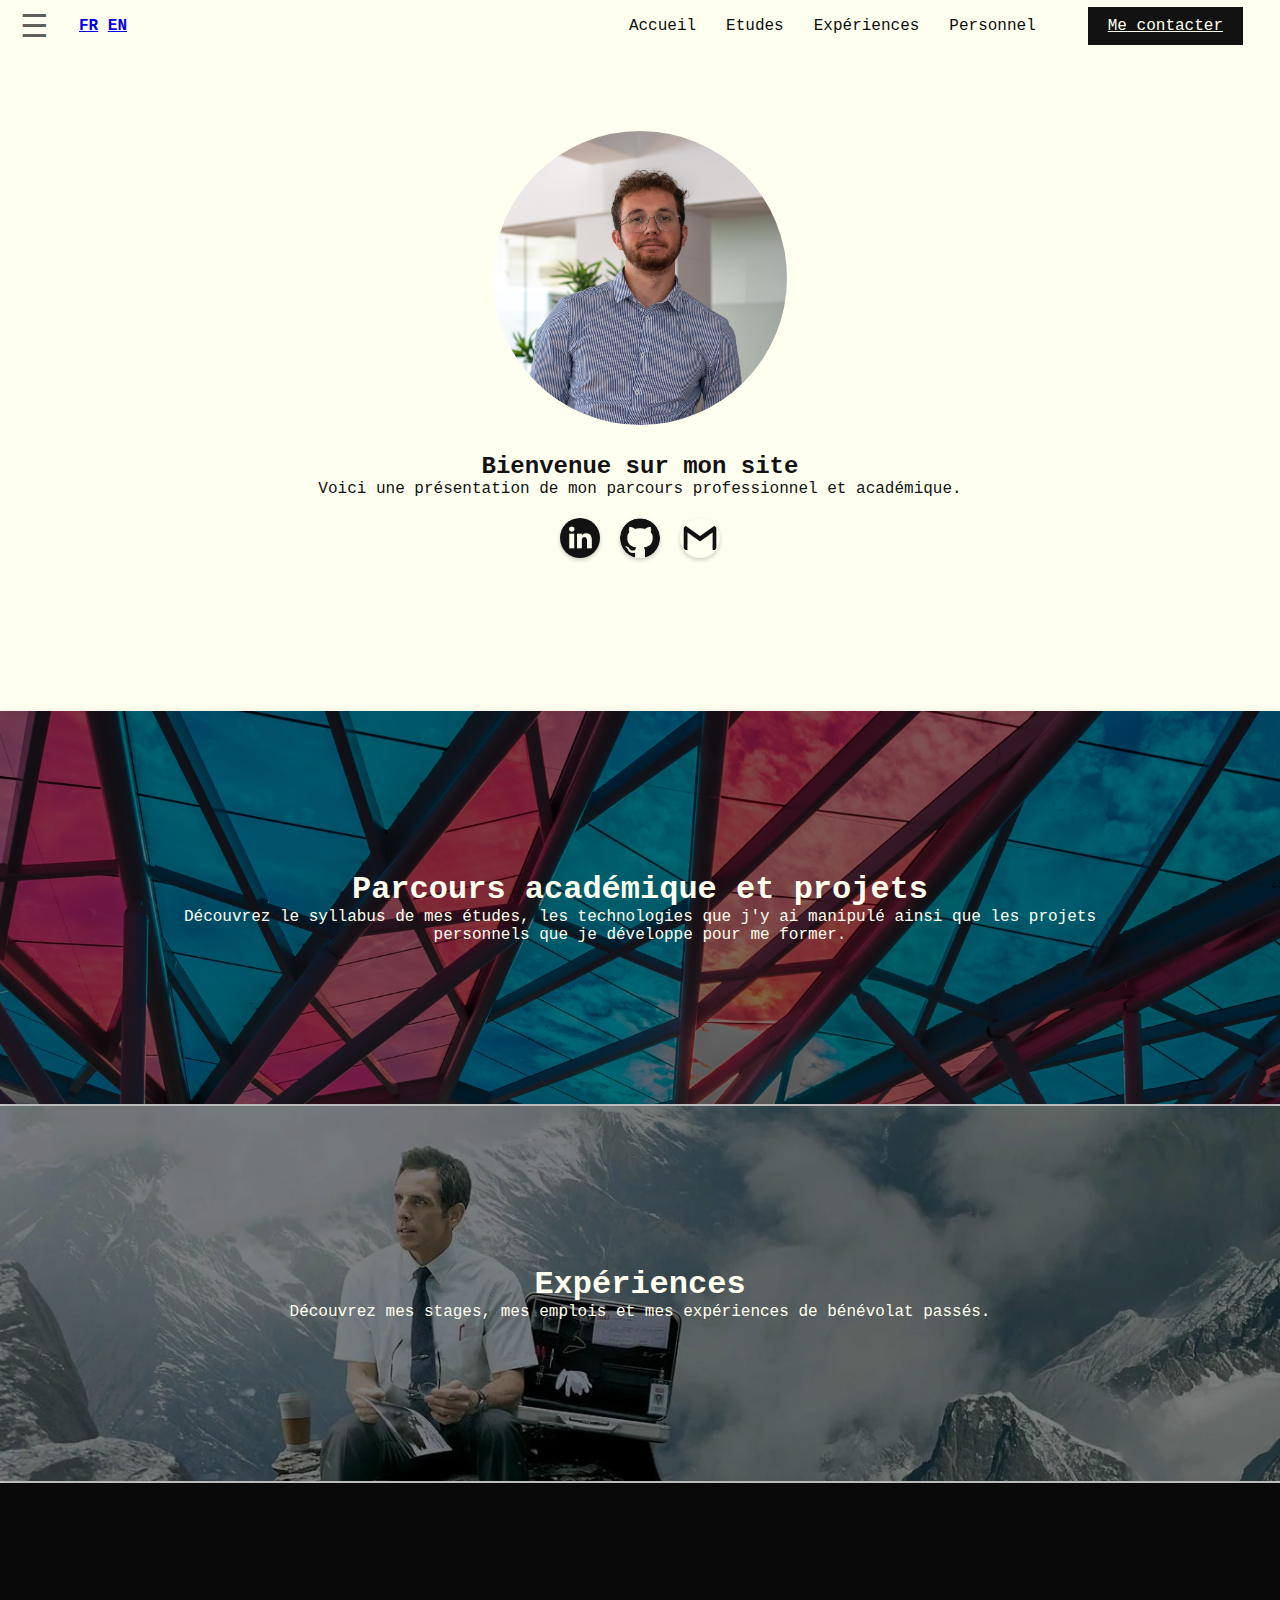
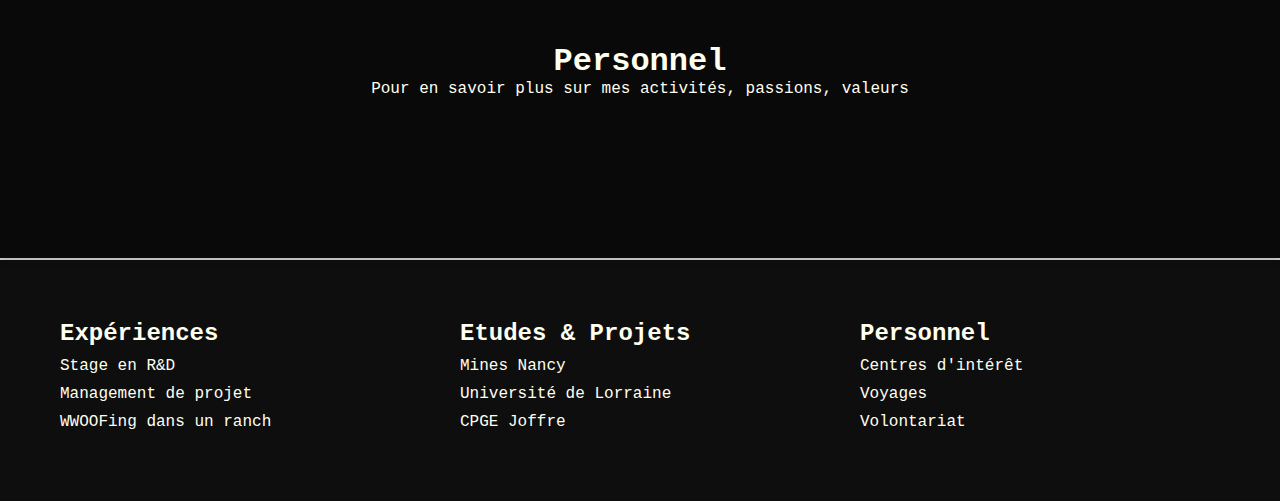
==== commit a3dc8e40: "added english version of home, exp, and education pages + language buttons" ====
--- a/index.html
+++ b/index.html
@@ -14,6 +14,10 @@
         <button class="toggle-sidebar" id="toggleSidebar">
             &#9776; <!-- Icône hamburger -->
         </button>
+        <nav class="top-lang">
+            <a href="index.html"><b>FR</b></a>
+            <a href="en/index.html"><b>EN</b></a>
+        </nav>
         <nav class="top-nav">
             <ul>
                 <li><a href="index.html">Accueil</a></li>
@@ -22,7 +26,7 @@
                 <li><a href="#personal">Personnel</a></li>
             </ul>
         </nav>
-        <a href="mailto:julien.commes.pro@gmail.com" class="contact-button">Contact</a>
+        <a href="mailto:julien.commes.pro@gmail.com" class="contact-button">Me contacter</a>
     </div>
 
     <!-- Sidebar -->
--- a/style.css
+++ b/style.css
@@ -43,6 +43,11 @@
 .logo {
     font-size: 1.5rem;
     font-weight: bold;
+    margin-right: auto;
+}
+
+.top-lang {
+    margin-left: 30px;
     margin-right: auto;
 }
 
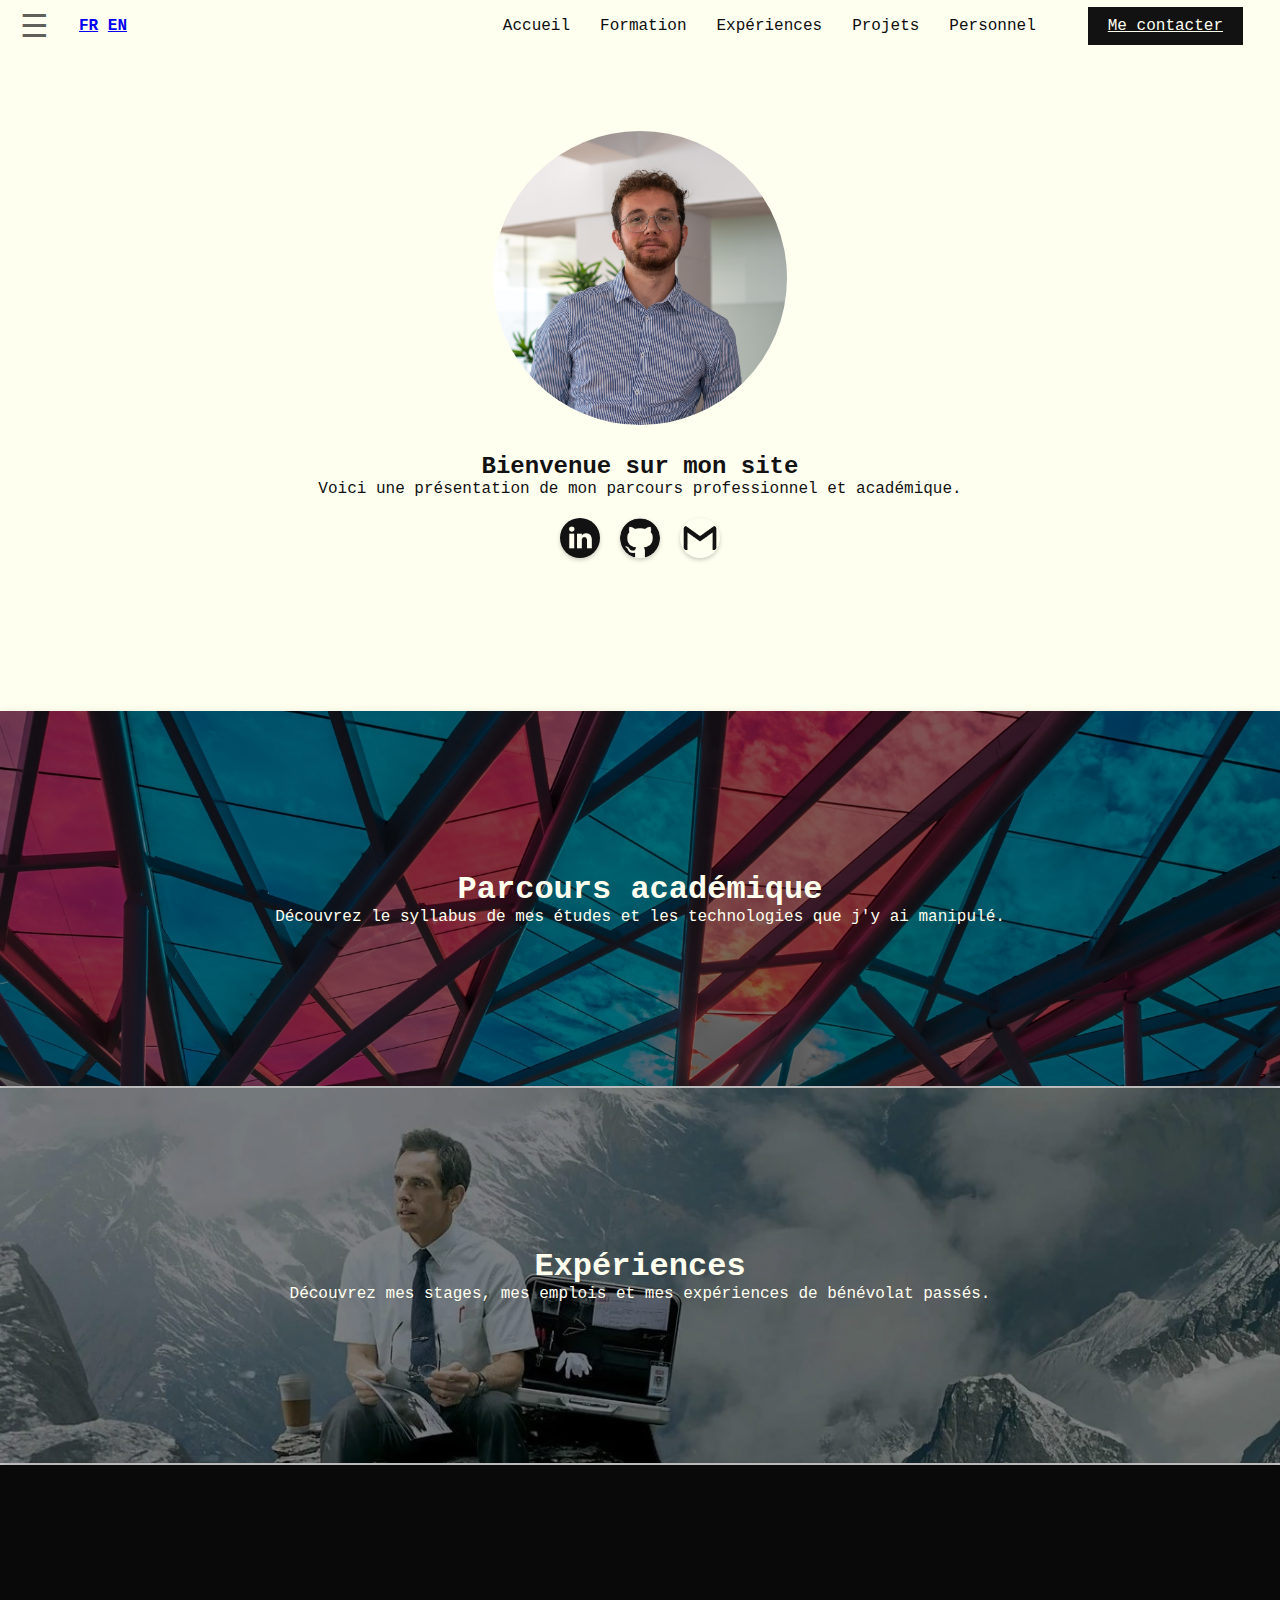
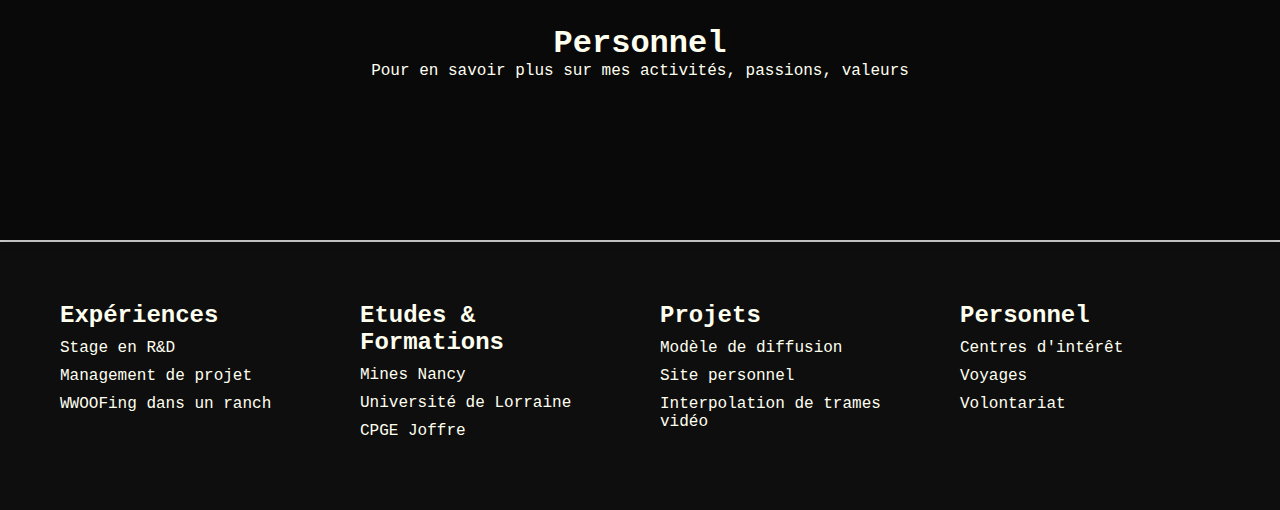
==== commit 86fe497f: "Added projects page with demo of diffusion model" ====
--- a/index.html
+++ b/index.html
@@ -21,8 +21,9 @@
         <nav class="top-nav">
             <ul>
                 <li><a href="index.html">Accueil</a></li>
-                <li><a href="projects.html">Etudes</a></li>
+                <li><a href="projects.html">Formation</a></li>
                 <li><a href="experiences.html">Expériences</a></li>
+                <li><a href="projects.html">Projets</a></li>
                 <li><a href="#personal">Personnel</a></li>
             </ul>
         </nav>
@@ -35,8 +36,9 @@
         <div class="sidebar-nav">
             <ul>
                 <li><a href="index.html">Accueil</a></li>
-                <li><a href="projects.html">Etudes</a></li>
+                <li><a href="projects.html">Formation</a></li>
                 <li><a href="experiences.html">Expériences</a></li>
+                <li><a href="projects.html">Projets</a></li>
                 <li><a href="#personal">Personnel</a></li>
             </ul>
         </div>
@@ -75,17 +77,17 @@
         <!-- Section 1 -->
         <div class="section" id="projects">
             <div class = "section-overlay">
-                <h1>Parcours académique et projets</h1>
-                <p>Découvrez le syllabus de mes études, les technologies que j'y ai manipulé ainsi que les projets personnels que je développe pour me former.</p>
+                <h1>Parcours académique</h1>
+                <p>Découvrez le syllabus de mes études et les technologies que j'y ai manipulé.</p>
             </div>
         </div>
 
         <div class="section-content" id="projects-content">
             <div class="carousel left">
                 <div class="carousel-images">
-                    <img src="images/projects/mines/mines_2.png" alt="Image 1">
-                    <img src="images/projects/ul/ul_1.PNG" alt="Image 2">
-                    <img src="images/projects/education_joffre.jpg" alt="Image 3">
+                    <img src="images/education/mines/mines_2.png" alt="Image 1">
+                    <img src="images/education/ul/ul_1.PNG" alt="Image 2">
+                    <img src="images/education/education_joffre.jpg" alt="Image 3">
                 </div>
                 <button class="carousel-arrow left">&#10094;</button>
                 <button class="carousel-arrow right">&#10095;</button>
@@ -104,7 +106,7 @@
                     <li><b>[CPGE Joffre] PCSI/PSI* | 2018 - 2020</b></li>
                 </ul>
                 <br>
-                <a href="projects.html">En savoir plus</a>
+                <a href="education.html">En savoir plus</a>
             </div>
         </div>
         <div class="section" id="experiences">
@@ -171,11 +173,19 @@
             </ul>
         </div>
         <div class="footer-column">
-            <h3>Etudes & Projets</h3>
-            <ul>
-                <li><a href="projects.html#proj1-block">Mines Nancy</a></li>
-                <li><a href="projects.html#proj2-block">Université de Lorraine</a></li>
-                <li><a href="projects.html#proj3-block">CPGE Joffre</a></li>
+            <h3>Etudes & Formations</h3>
+            <ul>
+                <li><a href="education.html#ed1-block">Mines Nancy</a></li>
+                <li><a href="education.html#ed2-block">Université de Lorraine</a></li>
+                <li><a href="education.html#ed3-block">CPGE Joffre</a></li>
+            </ul>
+        </div>
+        <div class="footer-column">
+            <h3>Projets</h3>
+            <ul>
+                <li><a href="projects.html#proj1-block">Modèle de diffusion</a></li>
+                <li><a href="projects.html#proj2-block">Site personnel</a></li>
+                <li><a href="projects.html#proj3-block">Interpolation de trames vidéo</a></li>
             </ul>
         </div>
         <div class="footer-column">
@@ -188,5 +198,6 @@
         </div>
     </div>
 </footer>
-
 </html>
+
+</html>
--- a/style.css
+++ b/style.css
@@ -217,18 +217,6 @@
 
 .sidebar-nav a:hover {
     color: #c0c0c0;
-}
-
-/* Taille et animation des blocs */
-.block {
-    background-color: #FFFFF0;
-    color: #121212;
-    border-radius: 0px;
-    box-shadow: 0 2px 10px rgba(0, 0, 0, 0.1);
-}
-
-.block:hover {
-    transform: scale(1.1);
 }
 
 .home {
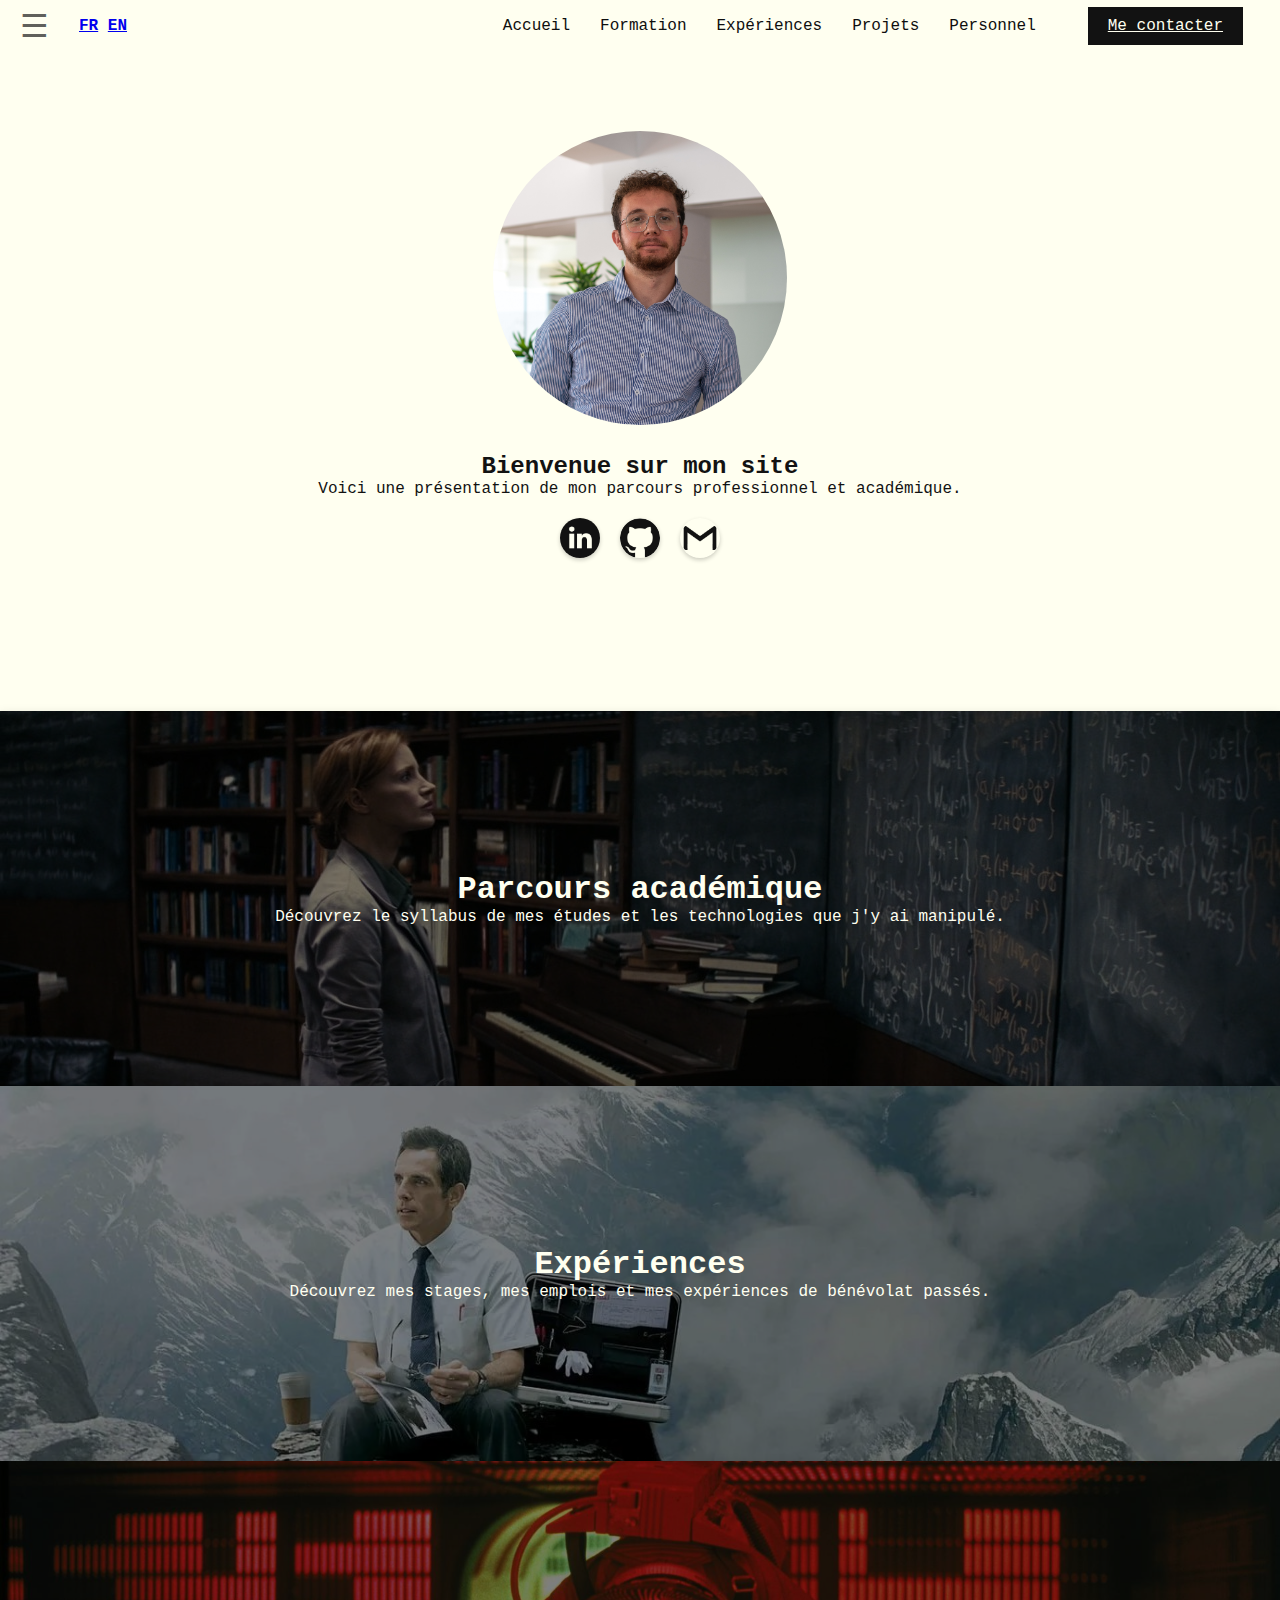
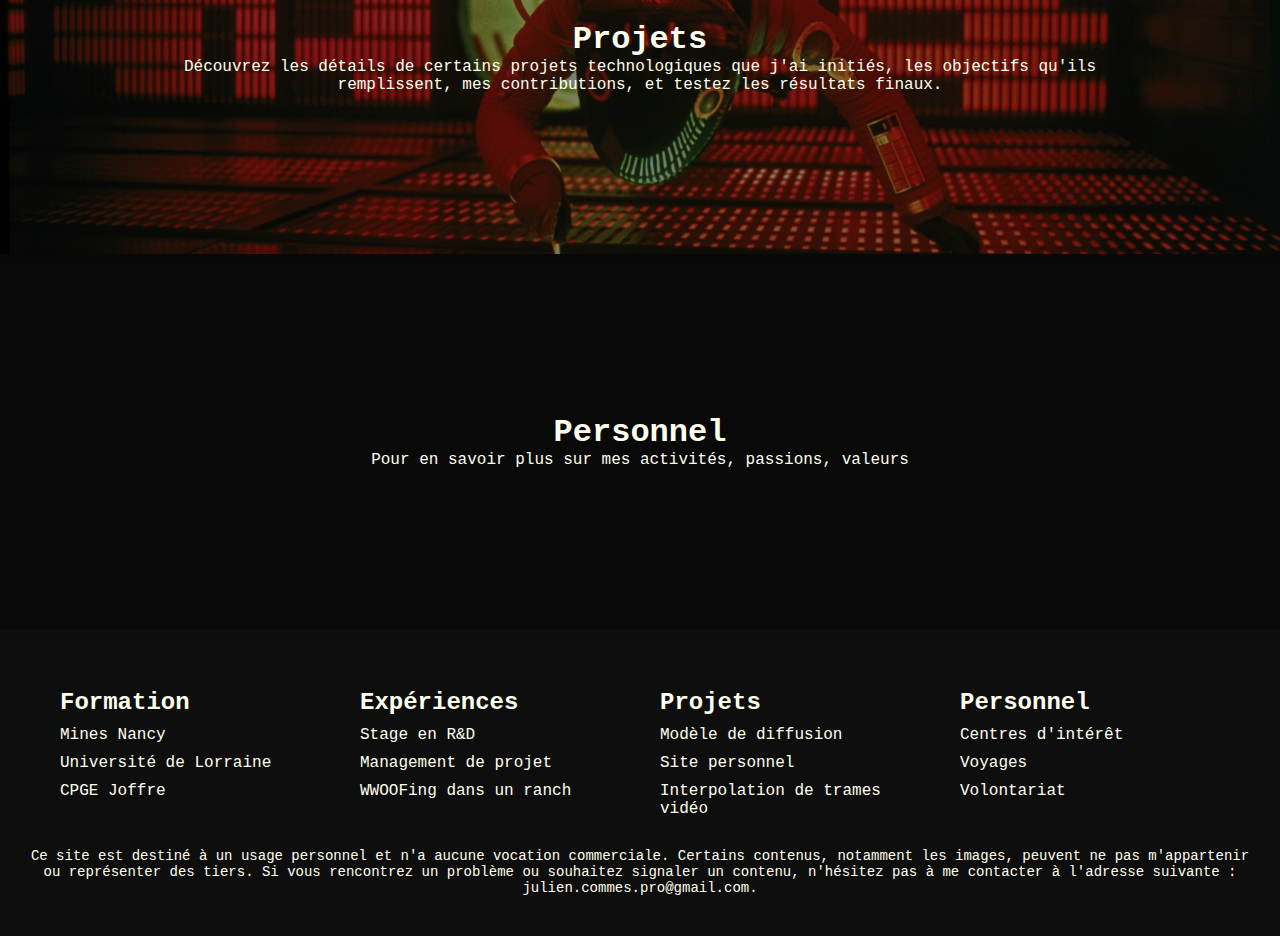
==== commit 1cc06883: "Modified footer/background images, cleaned css code, fixed links errors, added description of last 2" ====
--- a/index.html
+++ b/index.html
@@ -21,7 +21,7 @@
         <nav class="top-nav">
             <ul>
                 <li><a href="index.html">Accueil</a></li>
-                <li><a href="projects.html">Formation</a></li>
+                <li><a href="education.html">Formation</a></li>
                 <li><a href="experiences.html">Expériences</a></li>
                 <li><a href="projects.html">Projets</a></li>
                 <li><a href="#personal">Personnel</a></li>
@@ -36,7 +36,7 @@
         <div class="sidebar-nav">
             <ul>
                 <li><a href="index.html">Accueil</a></li>
-                <li><a href="projects.html">Formation</a></li>
+                <li><a href="education.html">Formation</a></li>
                 <li><a href="experiences.html">Expériences</a></li>
                 <li><a href="projects.html">Projets</a></li>
                 <li><a href="#personal">Personnel</a></li>
@@ -75,14 +75,14 @@
             </div>
         </section>
         <!-- Section 1 -->
-        <div class="section" id="projects">
+        <div class="section" id="education">
             <div class = "section-overlay">
                 <h1>Parcours académique</h1>
                 <p>Découvrez le syllabus de mes études et les technologies que j'y ai manipulé.</p>
             </div>
         </div>
 
-        <div class="section-content" id="projects-content">
+        <div class="section-content" id="education-content">
             <div class="carousel left">
                 <div class="carousel-images">
                     <img src="images/education/mines/mines_2.png" alt="Image 1">
@@ -109,6 +109,7 @@
                 <a href="education.html">En savoir plus</a>
             </div>
         </div>
+        <!-- Section 2 -->
         <div class="section" id="experiences">
             <div class = "section-overlay">
                 <h1>Expériences</h1>
@@ -142,6 +143,42 @@
                 <a href="experiences.html">En savoir plus</a>
             </div>
         </div>
+        <!-- Section 3 -->
+        <div class="section" id="projects">
+            <div class = "section-overlay">
+                <h1>Projets</h1>
+                <p>Découvrez les détails de certains projets technologiques que j'ai initiés, les objectifs qu'ils remplissent, mes contributions, et testez les résultats finaux.</p>
+            </div>
+        </div>
+
+        <div class="section-content" id="projects-content">
+            <div class="carousel left">
+                <div class="carousel-images">
+                    <img src="images/projects/mindiff/mindiff_1.jpg" alt="Image 1">
+                    <img src="images/projects/projects_web.png" alt="Image 2">
+                    <img src="images/education/mines/mines_1.png" alt="Image 3">
+                </div>
+                <button class="carousel-arrow left">&#10094;</button>
+                <button class="carousel-arrow right">&#10095;</button>
+                <div class="carousel-indicators">
+                    <span class="dot active"></span>
+                    <span class="dot"></span>
+                    <span class="dot"></span>
+                </div>
+            </div>
+            <div class="section-text">
+                <h2>J'ai entrepris plusieurs projets dans le but d'acquérir des connaissances pratiques :</h2>
+                <br>
+                <ul class="indented-list home-list">
+                    <li><b>[IA] Mini-modèle de diffusion générant des images de visages en 64x64 pixels</b></li>
+                    <li><b>[Web] Site internet personnel</b></li>
+                    <li><b>[IA] Interpolation de trames vidéo</b></li>
+                </ul>
+                <br>
+                <a href="projects.html">En savoir plus</a>
+            </div>
+        </div>
+        <!-- Section 4 -->
         <div class="section" id="personal">
             <div class = "section-overlay">
                 <h1>Personnel</h1>
@@ -154,7 +191,6 @@
             </div>
         </div>
     
-        <!-- Ajoute d'autres sections ici -->
     </div>
 
     <script src="script.js"></script>
@@ -165,6 +201,14 @@
 <footer class="site-footer">
     <div class="footer-container">
         <div class="footer-column">
+            <h3>Formation</h3>
+            <ul>
+                <li><a href="education.html#ed1-block">Mines Nancy</a></li>
+                <li><a href="education.html#ed2-block">Université de Lorraine</a></li>
+                <li><a href="education.html#ed3-block">CPGE Joffre</a></li>
+            </ul>
+        </div>
+        <div class="footer-column">
             <h3>Expériences</h3>
             <ul>
                 <li><a href="experiences.html#exp1-block">Stage en R&D</a></li>
@@ -173,14 +217,6 @@
             </ul>
         </div>
         <div class="footer-column">
-            <h3>Etudes & Formations</h3>
-            <ul>
-                <li><a href="education.html#ed1-block">Mines Nancy</a></li>
-                <li><a href="education.html#ed2-block">Université de Lorraine</a></li>
-                <li><a href="education.html#ed3-block">CPGE Joffre</a></li>
-            </ul>
-        </div>
-        <div class="footer-column">
             <h3>Projets</h3>
             <ul>
                 <li><a href="projects.html#proj1-block">Modèle de diffusion</a></li>
@@ -191,13 +227,12 @@
         <div class="footer-column">
             <h3>Personnel</h3>
             <ul>
-                <li><a href="#personal1">Centres d'intérêt</a></li>
-                <li><a href="#personal2">Voyages</a></li>
-                <li><a href="#personal3">Volontariat</a></li>
-            </ul>
-        </div>
-    </div>
+                <li><a href="#personal">Centres d'intérêt</a></li>
+                <li><a href="#personal">Voyages</a></li>
+                <li><a href="#personal">Volontariat</a></li>
+            </ul>
+        </div>
+    </div>
+    <p class="footer-message">Ce site est destiné à un usage personnel et n'a aucune vocation commerciale. Certains contenus, notamment les images, peuvent ne pas m'appartenir ou représenter des tiers. Si vous rencontrez un problème ou souhaitez signaler un contenu, n'hésitez pas à me contacter à l'adresse suivante : julien.commes.pro@gmail.com.</p>
 </footer>
-</html>
-
-</html>
+</html>--- a/style.css
+++ b/style.css
@@ -27,23 +27,7 @@
     top: 0;
     left: 0;
     right: 0;
-    z-index: 10;
-}
-
-/* Menu button */
-.menu-button {
-    font-size: 1.5rem;
-    color: #FFFFF0;
-    background: none;
-    border: none;
-    cursor: pointer;
-}
-
-/* Logo */
-.logo {
-    font-size: 1.5rem;
-    font-weight: bold;
-    margin-right: auto;
+    z-index: 30;
 }
 
 .top-lang {
@@ -51,7 +35,7 @@
     margin-right: auto;
 }
 
-/* Navigation */
+/* Bar de navigation */
 .top-nav {
     margin-right: 50px;
     margin-left: auto;
@@ -143,17 +127,6 @@
     padding: 8rem;
 }
 
-/* Responsive Design */
-@media (max-width: 768px) {
-    .sidebar {
-        width: 200px;
-    }
-
-    .main-content {
-        margin-left: 200px;
-    }
-}
-
 /* Logo et texte dans la barre du haut */
 .top-bar .logo {
     font-size: 1.5rem;
@@ -219,64 +192,41 @@
     color: #c0c0c0;
 }
 
+/* Blocs de sections sur la page d'acceuil */
 .home {
     background-color: #FFFFF0;
     color: #121212;
 
 }
 
-/* Sections alternées avec couleurs de fond */
-#projects {
-    background-color: #121212;
-    color: #FFFFF0;
-}
-
-#experiences {
-    color: #FFFFF0;
-    background-color: #121212;
-}
-
-#personal {
-    background-color: #121212;
-    color: #FFFFF0;
-}
-
-/* Exemple d'image de fond */
-#projects {
+/* Image de fond section edu Accueil */
+#education {
     background-color: rgba(0, 0, 0, 0.5); /* Ombre pour améliorer la lisibilité */
     background-image: url('images/background_education.jpg');
     background-size: cover;
-    background-position: center;
-}
-
-/* Exemple d'image de fond */
+    background-position: 0% 25%;
+}
+
+/* Image de fond section proj Accueil */
+#projects {
+    background-color: rgba(0, 0, 0, 0.5); /* Ombre pour améliorer la lisibilité */
+    background-image: url('images/background_projects.jpg');
+    background-size: cover;
+    background-position: 0% 25%;
+}
+
+/* Image de fond section exp Accueil */
 #experiences {
     background-image: url('images/background_experiences_1.jpg');
     background-size: cover;
     background-position: center;
 }
 
-/* Exemple d'image de fond */
+/* Image de fond section perso Accueil */
 #personal {
-    background-image: url('images/background_perso.png');
+    background-image: url('images/background_perso.png'); /* Transférer dans HTML ?? */
     background-size: cover;
-    background-position: center;
-}
-
-/* Responsive Design */
-@media (max-width: 768px) {
-    .sidebar {
-        width: 200px;
-    }
-
-    .profile-picture {
-        width: 100px;
-        height: 100px;
-    }
-
-    .main-content {
-        margin-left: 200px;
-    }
+    background-position: 0% 25%;
 }
 
 /* Footer Style */
@@ -325,6 +275,11 @@
     color: #c0c0c0;
 }
 
+.footer-message {
+    text-align: center;
+    font-size: 14px;
+}
+
 .header-image {
     width: 100%;
     /*height: 200px;*/
@@ -333,20 +288,18 @@
 
 /* En-tête de la page */
 .page-header {
+    height: 300px;
     position: relative;
-    display: flex;
-    justify-content: center; /* Centre horizontalement */
-    align-items: center; /* Centre verticalement */
-    text-align: center; /* Texte centré */
-    height: 300px; /* Ajuste la hauteur de l'en-tête */
-    margin: 0; /* Supprime les marges par défaut */
+    margin: 0; 
 }
 
 /* Titre de l'en-tête */
 .page-title {
     color: #FFFFF0;
     font-size: 2.5rem;
-    margin: 0; /* Supprime les marges par défaut */
+    margin-top: 150px;
+    margin-bottom: auto; /* Enlève la marge en dessous */
+    font-weight: bold;
 }
 
 /* Description Block */
@@ -357,7 +310,8 @@
     text-align: center;
 }
 
-.image-banner {
+/* Bande contenant les images des sections */
+.images-banner {
     display: flex;
     justify-content: center;
     gap: 10px;
@@ -369,9 +323,9 @@
     position: relative;
     width: 100%;
     height: 300px;
-    max-width: 300px; /* Ajuste la taille si nécessaire */
+    max-width: 300px;
     border-radius: 5px;
-    overflow: hidden; /* Assure que l'overlay reste dans les limites de l'image */
+    overflow: hidden; 
     transition: transform 0.3s ease-in-out;
 }
 
@@ -385,7 +339,7 @@
 
 /* Effet zoom sur survol */
 .banner-image:hover img {
-    transform: scale(1.05); /* Zoom léger */
+    transform: scale(1.05);
 }
 
 /* Overlay sur survol */
@@ -396,7 +350,7 @@
     left: 0;
     width: 100%;
     height: 100%;
-    background-color: rgba(0, 0, 0, 0.6); /* Couleur de l'overlay */
+    background-color: rgba(0, 0, 0, 0.6); 
     opacity: 0;
     transition: opacity 0.3s ease-in-out;
     z-index: 1;
@@ -408,7 +362,7 @@
 }
 
 .banner-image::after {
-    content: attr(data-title); /* Affiche le titre depuis un attribut data-title */
+    content: attr(data-title); 
     position: absolute;
     top: 50%;
     left: 50%;
@@ -425,76 +379,24 @@
     opacity: 1;
 }
 
-
-/* Experience Blocks */
-.experience-block {
-    display: flex;
-    align-items: center;
-    padding: 2rem;
-    margin: 2rem 0;
-}
-
-/* Bloc impair : fond ivoire */
-.experience-block:nth-child(even) {
-    background-color: #FFFFF0; /* Couleur ivoire */
-    color: #121212; /* Texte noir */
-}
-
-/* Bloc pair : fond noir */
-.experience-block:nth-child(odd) {
-    background-color: #121212; /* Couleur noir profond */
-    color: #FFFFF0; /* Texte ivoire */
-}
-
-.exp-image {
-    width: 400px;
-    height: 400px;
-    object-fit: cover;
-    border-radius: 10px;
-}
-
-.left {
-    margin-right: 20px;
-}
-
-.right {
-    margin-left: 20px;
-    order: 2;
-}
-
-.exp-text {
-    display: flex;
-    flex-direction: column;
-    justify-content: center; /* Centre verticalement le texte */
-    text-align: justify;
-    font-size: 1rem;
-    line-height: 1.5;
-}
-
-.exp-text p {
-    font-family: "Arial", sans-serif; /* Remplace par la police souhaitée */
-    font-size: 14px; /* Ajuste la taille du texte */
-    line-height: 1.6; /* Ajoute un espacement pour améliorer la lisibilité */
-}
-
-/* Animation Scroll */
-html {
-    scroll-behavior: smooth;
-}
-
 /* Bandeau d'en-tête pleine largeur */
 .full-width-banner {
     width: 100%;
     background-size: cover;
-    background-position: center;
 }
 
 .banner-exp {
-    background-image: url('images/background_experiences.jpg');
+    background-image: url('images/background_experiences.jpg'); /* A transférer dans le HTML ? */
+    background-position: 0% 15%;
 }
 
 .banner-proj {
-    background-image: url('images/background_education.jpg');
+    background-image: url('images/background_projects.jpg');  /* A transférer dans le HTML ? */
+    background-position: 0% 35%;
+}
+
+.banner-ed {
+    background-image: url('images/background_education.jpg');  /* A transférer dans le HTML ? */
 }
 
 /* Overlay et titre dans le bandeau */
@@ -508,39 +410,88 @@
     align-items: center;
     justify-content: center;
     margin: 0;
-    background-color: rgba(0, 0, 0, 0.5); /* Ombre pour améliorer la lisibilité */
-}
-
-.page-title {
-    color: #FFFFF0;
-    font-size: 2.5rem;
-    font-weight: bold;
-    text-align: center;
-}
-
-/* Contenu masqué par défaut */
+    background-color: rgba(0, 0, 0, 0.5); 
+}
+
+/* Blocks des pages !Acceuil */
+.experience-block {
+    display: flex;
+    align-items: center;
+    padding: 2rem;
+    margin: 2rem 0;
+}
+
+/* Bloc impair : fond ivoire */
+.experience-block:nth-child(even) {
+    background-color: #FFFFF0; 
+    color: #121212;
+}
+
+/* Bloc pair : fond noir */
+.experience-block:nth-child(odd) {
+    background-color: #121212; 
+    color: #FFFFF0; 
+}
+
+.exp-image {
+    width: 500px;
+    height: 500px;
+    overflow: hidden;
+    object-fit: cover;
+    border-radius: 10px;
+    margin: 40px;
+    flex-shrink: 0;
+}
+
+.left {
+    margin-right: 20px;
+}
+
+.right {
+    margin-left: 20px;
+    order: 2;
+}
+
+.exp-text {
+    display: flex;
+    flex-direction: column;
+    justify-content: center;
+    text-align: justify;
+    font-size: 1rem;
+    line-height: 1.5;
+}
+
+.exp-text p {
+    font-family: "Arial", sans-serif; 
+    font-size: 14px; 
+    line-height: 1.6; 
+}
+
+/* Animation Scroll */
+html {
+    scroll-behavior: smooth;
+}
+
+/* Sections dépliable menu acceuil */
 .section-content {
-    max-height: 0; /* Initialement masqué */
-    overflow: hidden; /* Empêche le contenu de dépasser */
+    max-height: 0; 
+    overflow: hidden;
     padding: 0; /* Supprime le padding quand masqué */
     color: #0e0e0e;
     background-color: #FFFFF0;
-    border: 1px solid #ccc;
     transition: max-height 0.4s ease, padding 0.4s ease, margin 0.4s ease;
     display: flex;
-    justify-content: center; /* Centre horizontalement le contenu */
+    justify-content: center; 
     text-align: center;
-    align-items: center; /* Centre verticalement le contenu */
-    gap: 40px; /* Espacement entre l'image et le texte */
-}
-
-/* Contenu visible */
+    align-items: center;
+    gap: 40px;
+}
+
 .section-content.active {
-    max-height: 500px; /* Une hauteur suffisamment grande pour contenir le contenu */
-    padding: 20px; /* Réactive le padding */
-}
-
-/* Image */
+    max-height: 500px; 
+    padding: 20px; /* Réactive le padding après clique*/
+}
+
 .section-image {
     width: 400px;
     height: 400px;
@@ -549,21 +500,19 @@
     flex-shrink: 0; /* Empêche l'image de se redimensionner */
 }
 
-/* Gestion des marges pour alternance */
 .left {
-    margin-right: 40px;
+    margin-right: 40px; /* Gestion des marges pour alternance G/D*/
 }
 
 .right {
-    margin-left: 40px;
+    margin-left: 40px; /* Gestion des marges pour alternance G/D*/
     order: 2;
 }
 
-/* Texte */
 .section-text {
     display: flex;
     flex-direction: column;
-    justify-content: center; /* Centre verticalement le texte */
+    justify-content: center; 
     text-align: justify;
     font-size: 1rem;
     line-height: 1.5;
@@ -571,28 +520,27 @@
     width: 50%;
 }
 
-/* Style des sections */
+/* Style des sections classiques*/
 .section {
-    position: relative; /* Nécessaire pour l'overlay */
+    position: relative;
     cursor: pointer;
     padding: 10rem;
     color: #121212;
     text-align: center;
     box-shadow: 0 2px 10px rgba(0, 0, 0, 0.1);
     transition: transform 0.3s ease-in-out;
-    overflow: hidden; /* Empêche l'overflow de l'overlay */
+    overflow: hidden;
     background-size: cover;
     background-position: center;
 }
 
 /* Overlay */
 .section-overlay {
-    position: relative; /* Contenu positionné normalement */
-    z-index: 2; /* Au-dessus de l'overlay visuel */
-    color: #FFFFF0; /* Couleur du texte */
-}
-
-/* Ajout de l'overlay visuel */
+    position: relative;
+    z-index: 2;
+    color: #FFFFF0; 
+}
+
 .section::before {
     content: "";
     position: absolute;
@@ -600,29 +548,15 @@
     left: 0;
     width: 100%;
     height: 100%;
-    background-color: rgba(0, 0, 0, 0.5); /* Couleur et opacité de l'overlay */
+    background-color: rgba(0, 0, 0, 0.5); 
     z-index: 1; /* Derrière le contenu */
     transition: background-color 0.3s ease-in-out;
 }
 
 
-/* Animation au survol */
 .section:hover {
     transform: scale(1.05);
-}
-
-/* Style du résumé */
-.summary {
-    padding: 10rem;
-    color: #121212;
-    background-color: #FFFFF0;
-    box-shadow: 0 2px 10px rgba(0, 0, 0, 0.1);
-    transition: max-height 0.3s ease-in-out;
-}
-
-/* Caché par défaut */
-.summary.hidden {
-    display: none;
+    z-index: 10;
 }
 
 /* Style du carrousel */
@@ -651,14 +585,13 @@
 }
 
 .carousel-images img {
-    width: 100%;            /* La largeur prend 100% de l'espace du carrousel */
+    width: 100%;            
     height: 100%;
     flex-shrink: 0;
     border-radius: 10px;
     object-fit: cover;
 }
 
-/* Flèches de navigation */
 .carousel-arrow {
     position: absolute;
     top: 50%;
@@ -706,11 +639,13 @@
     opacity: 1;
 }
 
-.indented-list {
+
+/* Bullet points */
+.indented-list{
     margin-left: 20px; /* Ajuste l'indentation */
     padding-left: 0; /* Supprime le padding par défaut si nécessaire */
-    list-style-position: outside; /* Facultatif : positionne les puces à l'intérieur */
-    font-family: "Arial", sans-serif; /* Remplace par la police souhaitée */
+    list-style-position: outside;
+    font-family: "Arial", sans-serif; 
     font-size: 14px; /* Ajuste la taille du texte */
     line-height: 1.6; /* Ajoute un espacement pour améliorer la lisibilité */
 
@@ -725,33 +660,34 @@
     font-size: 16px;
 }
 
+
 /* Conteneur principal */
 .social-links {
     display: flex;
-    justify-content: center; /* Centre horizontalement */
-    align-items: center; /* Centre verticalement */
-    gap: 20px; /* Espacement entre les icônes */
+    justify-content: center;
+    align-items: center; 
+    gap: 20px; 
     padding: 20px 0;
 }
 
 /* Style des liens */
 .social-icon {
     display: inline-block;
-    transition: transform 0.3s ease, opacity 0.3s ease; /* Animation au survol */
+    transition: transform 0.3s ease, opacity 0.3s ease;
 }
 
 /* Style des images */
 .social-icon img {
-    width: 40px; /* Taille des icônes */
+    width: 40px; 
     height: 40px;
     object-fit: cover;
-    border-radius: 50%; /* Arrondi pour un effet cercle */
-    box-shadow: 0 2px 4px rgba(0, 0, 0, 0.2); /* Ombre douce */
+    border-radius: 50%; 
+    box-shadow: 0 2px 4px rgba(0, 0, 0, 0.2); 
 }
 
 /* Effet au survol */
 .social-icon:hover {
-    transform: scale(1.1); /* Agrandit légèrement */
-    opacity: 0.8; /* Légère transparence */
-}
-
+    transform: scale(1.1); 
+    opacity: 0.8;
+}
+
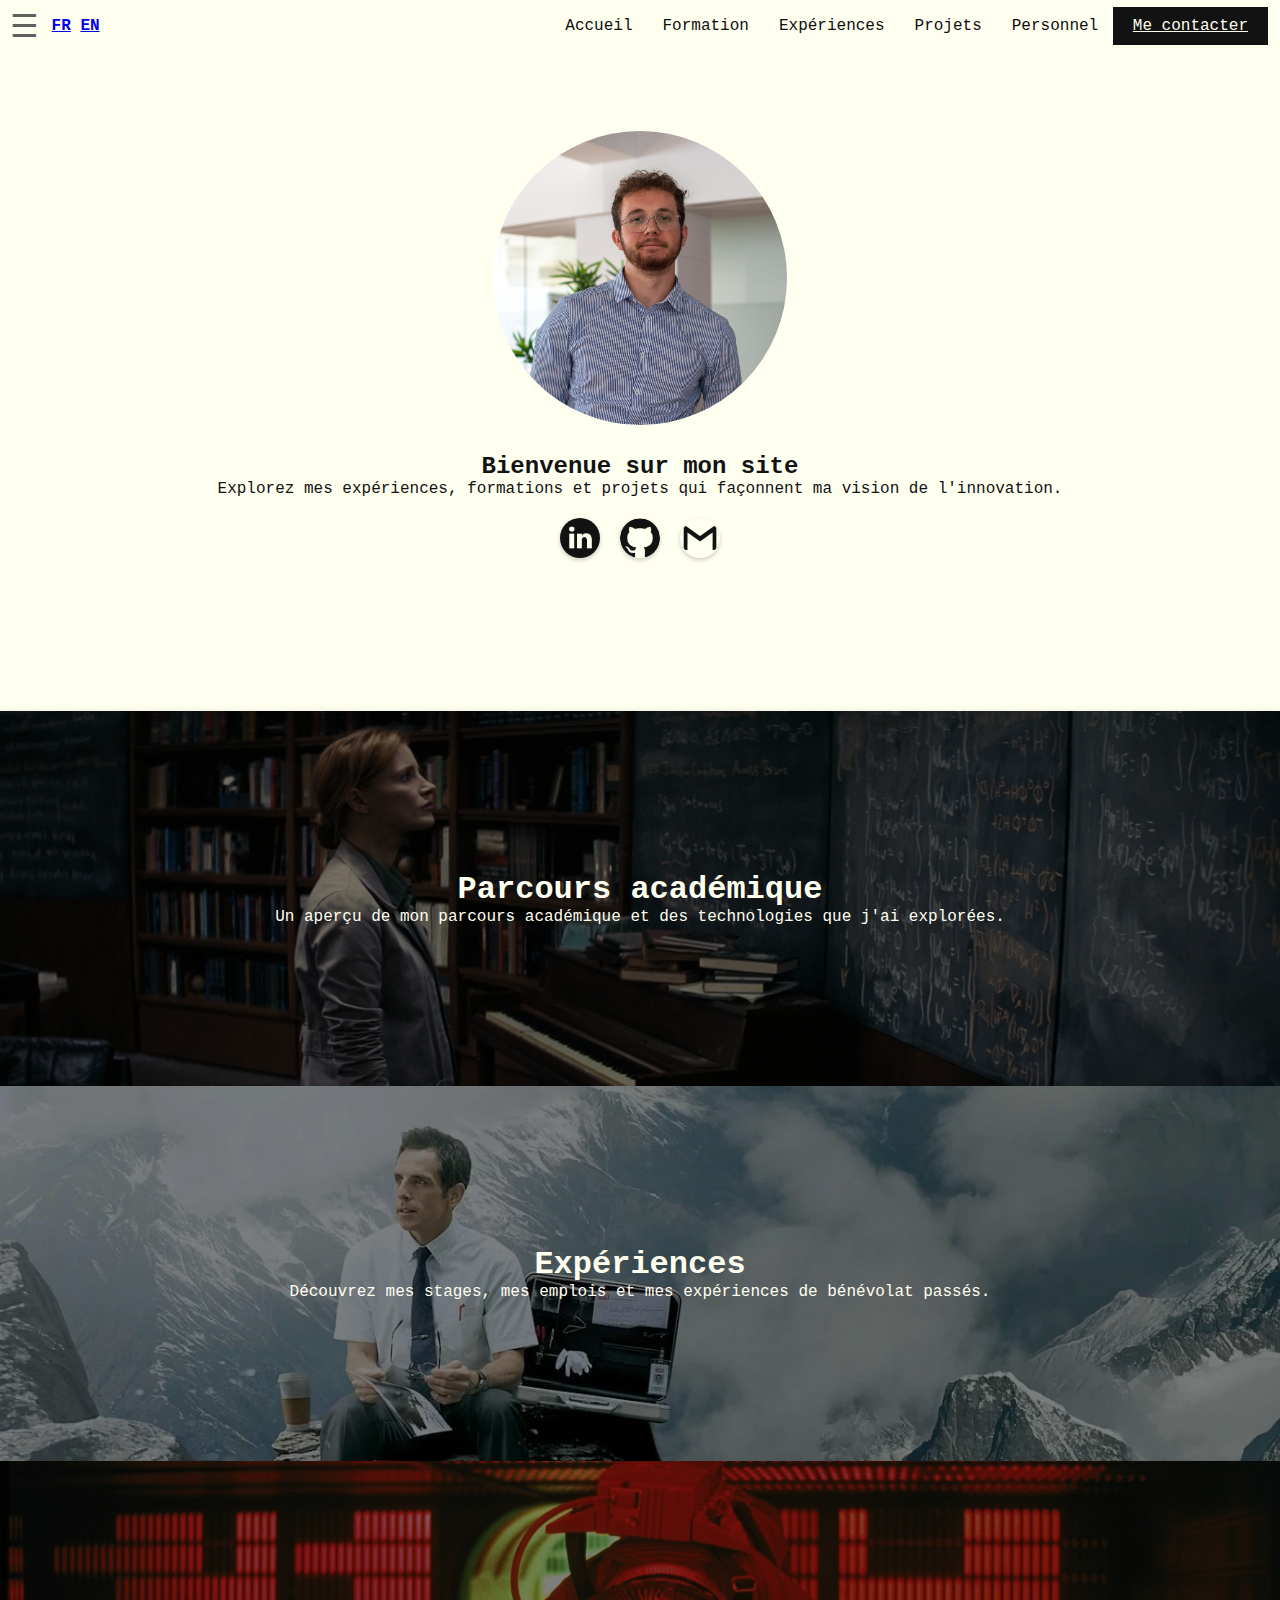
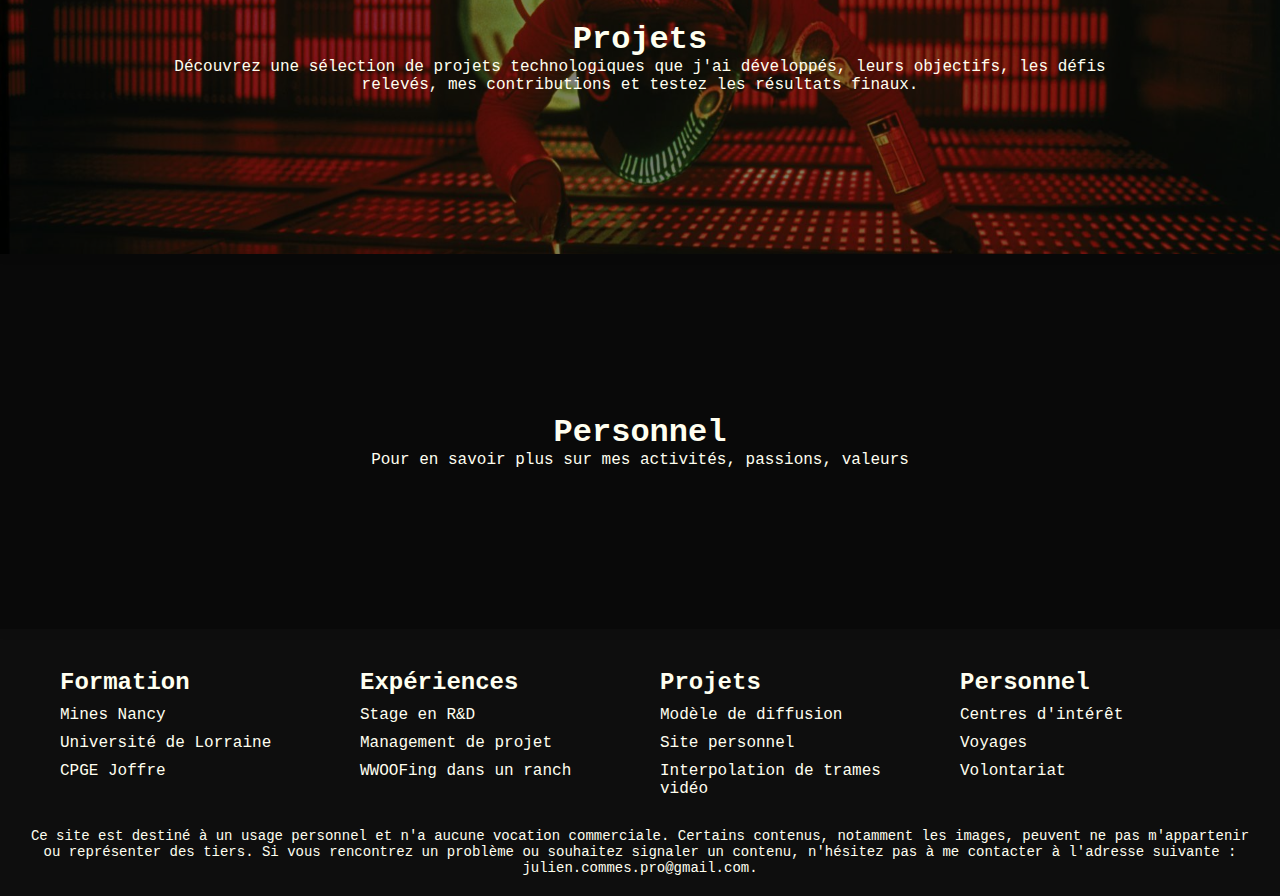
==== commit 1b9fba9b: "Cleaned most of css, fixed most of remaining responsive bug" ====
--- a/index.html
+++ b/index.html
@@ -60,7 +60,7 @@
         <section class="home">
             <img src="images/profile.jpg" alt="Profile Picture" class="profile-picture main-profile">
             <h2>Bienvenue sur mon site</h2>
-            <p>Voici une présentation de mon parcours professionnel et académique.</p>
+            <p>Explorez mes expériences, formations et projets qui façonnent ma vision de l'innovation.</p>
 
             <div class="social-links">
                 <a href="https://www.linkedin.com/in/julien-commes-a74b63210/" target="_blank" class="social-icon">
@@ -78,7 +78,7 @@
         <div class="section" id="education">
             <div class = "section-overlay">
                 <h1>Parcours académique</h1>
-                <p>Découvrez le syllabus de mes études et les technologies que j'y ai manipulé.</p>
+                <p>Un aperçu de mon parcours académique et des technologies que j'ai explorées.</p>
             </div>
         </div>
 
@@ -98,7 +98,7 @@
                 </div>
             </div>
             <div class="section-text">
-                <h2>J'ai suivi et ai obtenu le diplôme des formations suivantes :</h2>
+                <h2>Mon parcours académique et les diplômes obtenus :</h2>
                 <br>
                 <ul class="indented-list home-list">
                     <li><b>[Mines Nancy] Département Informatique - Parcours Artificial Intelligent Systems | 2020 - 2024</b></li>
@@ -147,7 +147,7 @@
         <div class="section" id="projects">
             <div class = "section-overlay">
                 <h1>Projets</h1>
-                <p>Découvrez les détails de certains projets technologiques que j'ai initiés, les objectifs qu'ils remplissent, mes contributions, et testez les résultats finaux.</p>
+                <p>Découvrez une sélection de projets technologiques que j'ai développés, leurs objectifs, les défis relevés, mes contributions et testez les résultats finaux.</p>
             </div>
         </div>
 
@@ -167,7 +167,7 @@
                 </div>
             </div>
             <div class="section-text">
-                <h2>J'ai entrepris plusieurs projets dans le but d'acquérir des connaissances pratiques :</h2>
+                <h2>J'ai entrepris divers projets pour renforcer mes connaissances techniques et pratiques :</h2>
                 <br>
                 <ul class="indented-list home-list">
                     <li><b>[IA] Mini-modèle de diffusion générant des images de visages en 64x64 pixels</b></li>
@@ -187,7 +187,7 @@
         </div>
         <div class="section-content" id="personal-content">
             <div class="section-text">
-                <p>Cette section est en cours de construction !</p>
+                <p>Contenu en cours d'élaboration. Revenez bientôt pour en savoir plus !</p>
             </div>
         </div>
     
--- a/style.css
+++ b/style.css
@@ -19,25 +19,30 @@
 .top-bar {
     background-color: #FFFFF0;
     color: #0e0e0e;
-    padding: 5px 20px;
-    display: flex;
-    justify-content: space-between;
+    padding: 5px 10px;
+    display: flex;
+    justify-content:space-between;
     align-items: center;
-    position: fixed;
-    top: 0;
     left: 0;
     right: 0;
+    position: fixed;
     z-index: 30;
 }
 
+/* Transparence lorsque scroll */
+.top-bar.scrolled {
+    background-color: rgba(14, 14, 14, 0.8); /* Transparence de 20% */
+    color: #FFFFF0;
+}
+
 .top-lang {
-    margin-left: 30px;
-    margin-right: auto;
+    margin-left: 1%;
+    margin-right: 2%;
 }
 
 /* Bar de navigation */
 .top-nav {
-    margin-right: 50px;
+    margin-right: 1%;
     margin-left: auto;
 }
 
@@ -54,6 +59,10 @@
     transition: color 0.3s;
 }
 
+.top-nav.scrolled {
+    color: #FFFFF0;
+}
+
 .top-nav.scrolled a{
     color: #FFFFF0;
 }
@@ -66,7 +75,6 @@
 .contact-button {
     background-color: #121212;
     color: #FFFFF0;
-    margin-right: 15px;
     font-family: 'Courier New', Courier, monospace;
     border: 2px solid #FFFFF0;
     border-radius: 1px;
@@ -89,6 +97,11 @@
     cursor: pointer;
 }
 
+/* Bouton de toggle de la sidebar */
+.toggle-sidebar.scrolled {
+    color: #FFFFF0;
+}
+
 /* Sidebar */
 .sidebar {
     width: 250px;
@@ -112,6 +125,27 @@
     transform: translateX(250px); /* Décale la sidebar à gauche */
 }
 
+/* Sidebar Navigation */
+.sidebar-nav ul {
+    list-style: none;
+    padding: 0;
+}
+
+.sidebar-nav li {
+    margin: 15px 0;
+}
+
+.sidebar-nav a {
+    color: #FFFFF0;
+    text-decoration: none;
+    font-size: 1.2rem;
+    transition: color 0.3s;
+}
+
+.sidebar-nav a:hover {
+    color: #c0c0c0;
+}
+
 /* Main Content */
 .main-content {
     flex: 1;
@@ -125,31 +159,6 @@
 /* Sections */
 section {
     padding: 8rem;
-}
-
-/* Logo et texte dans la barre du haut */
-.top-bar .logo {
-    font-size: 1.5rem;
-    font-weight: bold;
-}
-
-.top-bar .header-text {
-    font-size: 1rem;
-}
-
-/* Transparence lorsque scroll */
-.top-bar.scrolled {
-    background-color: rgba(14, 14, 14, 0.8); /* Transparence de 20% */
-    color: #FFFFF0;
-}
-
-.top-nav.scrolled {
-    color: #FFFFF0;
-}
-
-/* Bouton de toggle de la sidebar */
-.toggle-sidebar.scrolled {
-    color: #FFFFF0;
 }
 
 /* Profile Picture */
@@ -171,27 +180,6 @@
     flex: 1;
 }
 
-/* Sidebar Navigation */
-.sidebar-nav ul {
-    list-style: none;
-    padding: 0;
-}
-
-.sidebar-nav li {
-    margin: 15px 0;
-}
-
-.sidebar-nav a {
-    color: #FFFFF0;
-    text-decoration: none;
-    font-size: 1.2rem;
-    transition: color 0.3s;
-}
-
-.sidebar-nav a:hover {
-    color: #c0c0c0;
-}
-
 /* Blocs de sections sur la page d'acceuil */
 .home {
     background-color: #FFFFF0;
@@ -233,7 +221,7 @@
 .site-footer {
     background-color: #0e0e0e;
     color: #FFFFF0;
-    padding: 40px 20px;
+    padding: 20px 20px;
     text-align: left;
 }
 
@@ -373,6 +361,9 @@
     opacity: 0;
     z-index: 2;
     transition: opacity 0.3s ease-in-out;
+    width: 95%;           /* Assure que le texte occupe toute la largeur */
+    padding-left: 10px;    /* Si nécessaire, ajuster les marges internes */
+    padding-right: 10px;   /* Si nécessaire, ajuster les marges internes */
 }
 
 .banner-image:hover::after {
@@ -413,12 +404,15 @@
     background-color: rgba(0, 0, 0, 0.5); 
 }
 
-/* Blocks des pages !Acceuil */
+/* Blocks des pages != Acceuil */
 .experience-block {
     display: flex;
     align-items: center;
+    justify-content: space-between;
     padding: 2rem;
+    gap: 2rem;
     margin: 2rem 0;
+    flex-wrap: wrap;            /* Permet le retour à la ligne */
 }
 
 /* Bloc impair : fond ivoire */
@@ -434,13 +428,16 @@
 }
 
 .exp-image {
-    width: 500px;
     height: 500px;
     overflow: hidden;
     object-fit: cover;
     border-radius: 10px;
     margin: 40px;
     flex-shrink: 0;
+    width: 100%;
+    max-width: 500px;
+    aspect-ratio: 1 / 1;
+    border-radius: 10px;
 }
 
 .left {
@@ -454,6 +451,7 @@
 
 .exp-text {
     display: flex;
+    flex: 1;
     flex-direction: column;
     justify-content: center;
     text-align: justify;
@@ -470,26 +468,6 @@
 /* Animation Scroll */
 html {
     scroll-behavior: smooth;
-}
-
-/* Sections dépliable menu acceuil */
-.section-content {
-    max-height: 0; 
-    overflow: hidden;
-    padding: 0; /* Supprime le padding quand masqué */
-    color: #0e0e0e;
-    background-color: #FFFFF0;
-    transition: max-height 0.4s ease, padding 0.4s ease, margin 0.4s ease;
-    display: flex;
-    justify-content: center; 
-    text-align: center;
-    align-items: center;
-    gap: 40px;
-}
-
-.section-content.active {
-    max-height: 500px; 
-    padding: 20px; /* Réactive le padding après clique*/
 }
 
 .section-image {
@@ -507,17 +485,6 @@
 .right {
     margin-left: 40px; /* Gestion des marges pour alternance G/D*/
     order: 2;
-}
-
-.section-text {
-    display: flex;
-    flex-direction: column;
-    justify-content: center; 
-    text-align: justify;
-    font-size: 1rem;
-    line-height: 1.5;
-    margin: 40px;
-    width: 50%;
 }
 
 /* Style des sections classiques*/
@@ -691,3 +658,506 @@
     opacity: 0.8;
 }
 
+/* Resetting some properties for mobile devices */
+@media screen and (max-width: 768px) {
+    /* Body and general layout adjustments */
+    body {
+        font-size: 14px;
+    }
+
+    /* Barre du haut */
+    .top-bar {
+        font-size: 10px;
+    }
+
+    /* Bar de navigation */
+    .top-nav {
+        font-size: 10px;
+        margin-right: 35px;
+        margin-left: auto;
+    }
+
+    .top-nav ul {
+        list-style: none;
+        gap: 3%;
+    }
+
+    .top-nav a {
+        text-decoration: none;
+        font-size: 10px;
+    }
+
+    /* Contact button */
+    .contact-button {
+        border: 2px solid #FFFFF0;
+        border-radius: 1px;
+        padding: 5px 10px;
+        cursor: pointer;
+        font-size: 8px;
+    }
+
+    /* Bouton de toggle de la sidebar */
+    .toggle-sidebar {
+        font-size: 1rem;
+        cursor: pointer;
+        margin-left: 1px;
+    }
+
+    /* Sidebar */
+    .sidebar {
+        width: 100%;
+        left: -100%;
+        top: 60px;
+    }
+
+    .sidebar-hidden {
+        transform: translateX(100%);
+    }
+
+    .main-content {
+        transform: translateX(0);
+    }
+
+    /* Profile Picture */
+    .profile-picture {
+        width: 150px;
+        height: 150px;
+    }
+
+    /* Sidebar Navigation */
+    .sidebar-nav a {
+        font-size: 1rem;
+    }
+
+    /* Footer */
+    .footer-container {
+        align-items: center;
+    }
+
+    .footer-column {
+        font-size: 10px;
+        margin-bottom: 20px;
+    }
+
+    .footer-column h3 {
+        font-size: 0.8rem;
+        margin-bottom: 5px;
+    }
+
+    .footer-message {
+        font-size: 10px;
+    }
+
+    .section {
+        padding: 5rem;
+        font-size: 14px;
+    }
+
+    .section h1{
+        font-size: 20px;
+    }
+
+    .description-block {
+        padding: 1rem;
+    }
+
+    /* Experience blocks */
+    .experience-block {
+        flex-direction: column;
+        text-align: center;
+        padding: 2rem 1rem;
+    }
+
+    .exp-image {
+        width: 100%;
+        height: auto;
+        margin: 20px 0;
+    }
+
+    .exp-text {
+        font-size: 1rem;
+        text-align: start;
+    }
+
+    .section-image {
+        width: 100%;
+        height: auto;
+    }
+
+    /* Carrousel */
+    .carousel {
+        width: 100%;
+        height: auto;
+    }
+
+    .carousel-images {
+        display: block;  /* Empêche les images d'être côte à côte */
+    }
+
+    .carousel-images img {
+        width: 100%;
+    }
+
+    .carousel-indicators {
+        bottom: 20px;  /* Espace plus large pour les petits écrans */
+    }
+
+    .carousel-arrow {
+        font-size: 20px;  /* Réduit la taille des flèches sur mobile */
+        padding: 8px;
+    }
+
+    /* Banner images */
+    .banner-image {
+        max-height: 200px;
+        width: 200px;
+    }
+
+    .banner-image::after {
+        font-size: 0.7rem;
+    }
+}
+
+/* For smaller mobile devices (up to 480px) */
+@media screen and (max-width: 480px) {
+    body {
+        font-size: 12px;
+    }
+
+    /* Barre du haut */
+    .top-bar {
+        padding: 5px 2% 2%;
+        font-size: 8px;
+        position: fixed;
+        display: flex;
+        justify-content: space-between;
+        top: 0;
+        left: 0;
+        right: 0;
+    }
+
+    .top-lang {
+        margin-left: 5px;
+        margin-right: 5px;
+    }
+
+    /* Bar de navigation */
+    .top-nav {
+        font-size: 8px;
+        margin-right: 5px;
+        margin-left: 5px;
+    }
+
+    .top-nav ul {
+        list-style: none;
+        gap: 10px;
+    }
+
+    .top-nav a {
+        text-decoration: none;
+        font-size: 8px;
+    }
+
+    .sidebar-nav a {
+        font-size: 0.9rem;
+    }
+
+    .sidebar {
+        padding: 20px;
+    }
+
+    .profile-picture {
+        width: 120px;
+        height: 120px;
+    }
+
+    #education-title{
+        margin-top: auto;
+        margin-bottom: auto;
+    }
+
+    /* Footer */
+    .footer-column {
+        margin-bottom: 10px;
+    }
+
+    .section {
+        padding: 3rem;
+        font-size: 10px;
+    }
+
+    .section h1{
+        font-size: 16px;
+    }
+
+    .experience-block {
+        padding: 1rem;
+    }
+
+    .exp-image {
+        width: 80%;
+        height: auto;
+        margin: 10px 0;
+    }
+
+    .exp-text {
+        font-size: 0.9rem;
+        text-align: start;     /* Centre le texte pour plus de lisibilité */
+    }
+
+    /* Carrousel */
+    .carousel {
+        width: 100%;
+        height: auto;
+    }
+
+    .carousel-images img {
+        height: auto;  /* Permet aux images de s'ajuster verticalement si nécessaire */
+    }
+
+    .carousel-arrow {
+        width: 35px;
+        height: 35px;
+    }
+
+    .carousel-indicators .dot {
+        width: 8px;
+        height: 8px;
+    }
+}
+
+/* Style général du carrousel */
+.carousel {
+    position: relative;
+    width: 100%;                /* Prend toute la largeur disponible */
+    max-width: 500px;           /* Limite la largeur maximale */
+    aspect-ratio: 1 / 1;        /* Assure un ratio carré */
+    overflow: hidden;
+    border-radius: 10px;
+    margin: 0 auto;             /* Centre le carousel */
+    flex-shrink: 0;             /* Empêche le redimensionnement */
+}
+
+.carousel-images {
+    display: flex;
+    width: 100%;
+    height: 100%;
+    transition: transform 0.5s ease-in-out;
+}
+
+.carousel-images img {
+    width: 100%; /* Image prend la largeur du carousel */
+    height: auto; /* Conserve les proportions */
+    flex-shrink: 0; /* Empêche le rétrécissement */
+}
+
+/* Flèches de navigation */
+.carousel-arrow {
+    position: absolute;
+    top: 50%;
+    width: 30px;
+    height: 30px;
+    background-color: rgba(0, 0, 0, 0.5);
+    color: #FFFFF0;
+    border: none;
+    border-radius: 50%;
+    display: flex;
+    align-items: center;
+    justify-content: center;
+    cursor: pointer;
+    transform: translateY(-50%);
+}
+
+.carousel-arrow.left {
+    left: 10px;
+}
+
+.carousel-arrow.right {
+    right: 10px;
+}
+
+/* Indicateurs */
+.carousel-indicators {
+    position: absolute;
+    bottom: 10px;
+    left: 50%;
+    transform: translateX(-50%);
+    display: flex;
+    gap: 5px;
+}
+
+.carousel-indicators .dot {
+    width: 10px;
+    height: 10px;
+    background-color: #FFFFF0;
+    border-radius: 50%;
+    cursor: pointer;
+    opacity: 0.5;
+}
+
+.carousel-indicators .dot.active {
+    opacity: 1;
+}
+
+/* --- Responsive Design --- */
+
+/* Pour les tablettes */
+@media (max-width: 768px) {
+    .carousel {
+        width: 100%;            /* Le carousel prend la largeur du conteneur */
+        aspect-ratio: 16 / 9;   /* Ratio légèrement plus rectangulaire */
+    }
+}
+
+/* Pour les mobiles */
+@media (max-width: 480px) {
+    .carousel {
+        width: 100%;            /* Pleine largeur sur mobile */
+        aspect-ratio: 4 / 3;    /* Ratio adapté aux écrans mobiles */
+    }
+}
+
+/* Gestion du carrousel */
+.carousel {
+    position: relative;
+    width: 100%;
+    max-width: 400px;
+    height: auto;
+    overflow: hidden;
+    object-fit: cover;
+    border-radius: 10px;
+}
+
+.carousel-images img {
+    width: 100%;
+    height: auto;
+    border-radius: 10px;
+    object-fit: cover;
+}
+
+.carousel-indicators {
+    position: absolute;
+    bottom: 10px;
+    left: 50%;
+    transform: translateX(-50%);
+    display: flex;
+    gap: 5px;
+}
+
+.section-text {
+    display: flex;
+    flex-direction: column;
+    justify-content: center; 
+    text-align: justify;
+    font-size: 1rem;
+    line-height: 1.5;
+    margin: 40px;
+    width: 50%;
+}
+
+/* Responsive Design */
+@media screen and (max-width: 768px) {
+    .section-content {
+        flex-direction: column; /* Empile carrousel et texte */
+        text-align: center;
+    }
+
+    .section-text {
+        width: 100%; /* Largeur en petit écran */
+        margin: 0;
+    }
+
+    .section-text h2{
+        font-size: 20px;
+    }
+
+    .carousel {
+        width: 100%; /* Carrousel prend toute la largeur */
+        max-width: 100%;
+        margin-bottom: 20px;
+    }
+}
+
+@media screen and (max-width: 458px) {
+    .section-content {
+        padding: 10px; /* Moins de padding */
+    }
+
+    .section-text {
+        font-size: 0.9rem; /* Réduit légèrement la taille du texte */
+    }
+
+    .section-text h2{
+        font-size: 14px;
+    }
+
+    .section-text ul {
+        padding-left: 0; /* Supprime le retrait de la liste */
+        text-align: left; /* Texte aligné à gauche */
+    }
+
+    .section-text ul li {
+        font-size: 0.85rem; /* Ajuste la taille des éléments */
+        margin-bottom: 0.5rem;
+    }
+
+    .section-text a {
+        display: block;
+        margin-top: 10px;
+        font-size: 0.85rem;
+    }
+
+    .carousel {
+        max-width: 100%; /* Prend toute la largeur de l'écran */
+    }
+}
+
+/* Sections dépliables */
+.section-content {
+    max-height: 0;
+    overflow: hidden;
+    padding: 0;
+    color: #0e0e0e;
+    background-color: #FFFFF0;
+    transition: max-height 0.4s ease, padding 0.4s ease, margin 0.4s ease;
+    display: flex;
+    justify-content: center;
+    align-items: center;
+    gap: 40px;
+    text-align: center;
+    flex-wrap: wrap;
+}
+
+/* Pour s'assurer qu'on prenne la hauteur complète selon le contenu */
+.section-content.active {
+    max-height: none;
+    overflow: visible;
+    padding: 20px;
+}
+
+/* Carrousel */
+.carousel {
+    position: relative;
+    width: 100%;
+    max-width: 400px;
+    height: auto;
+    overflow: hidden;
+    border-radius: 10px;
+}
+
+/* Images du carrousel */
+.carousel-images img {
+    width: 100%;
+    height: auto;
+    border-radius: 10px;
+}
+
+/* Responsive Design */
+@media screen and (max-width: 768px) {
+    .carousel {
+        width: 100%;
+        max-width: 100%;
+        margin-bottom: 20px;
+    }
+}
+
